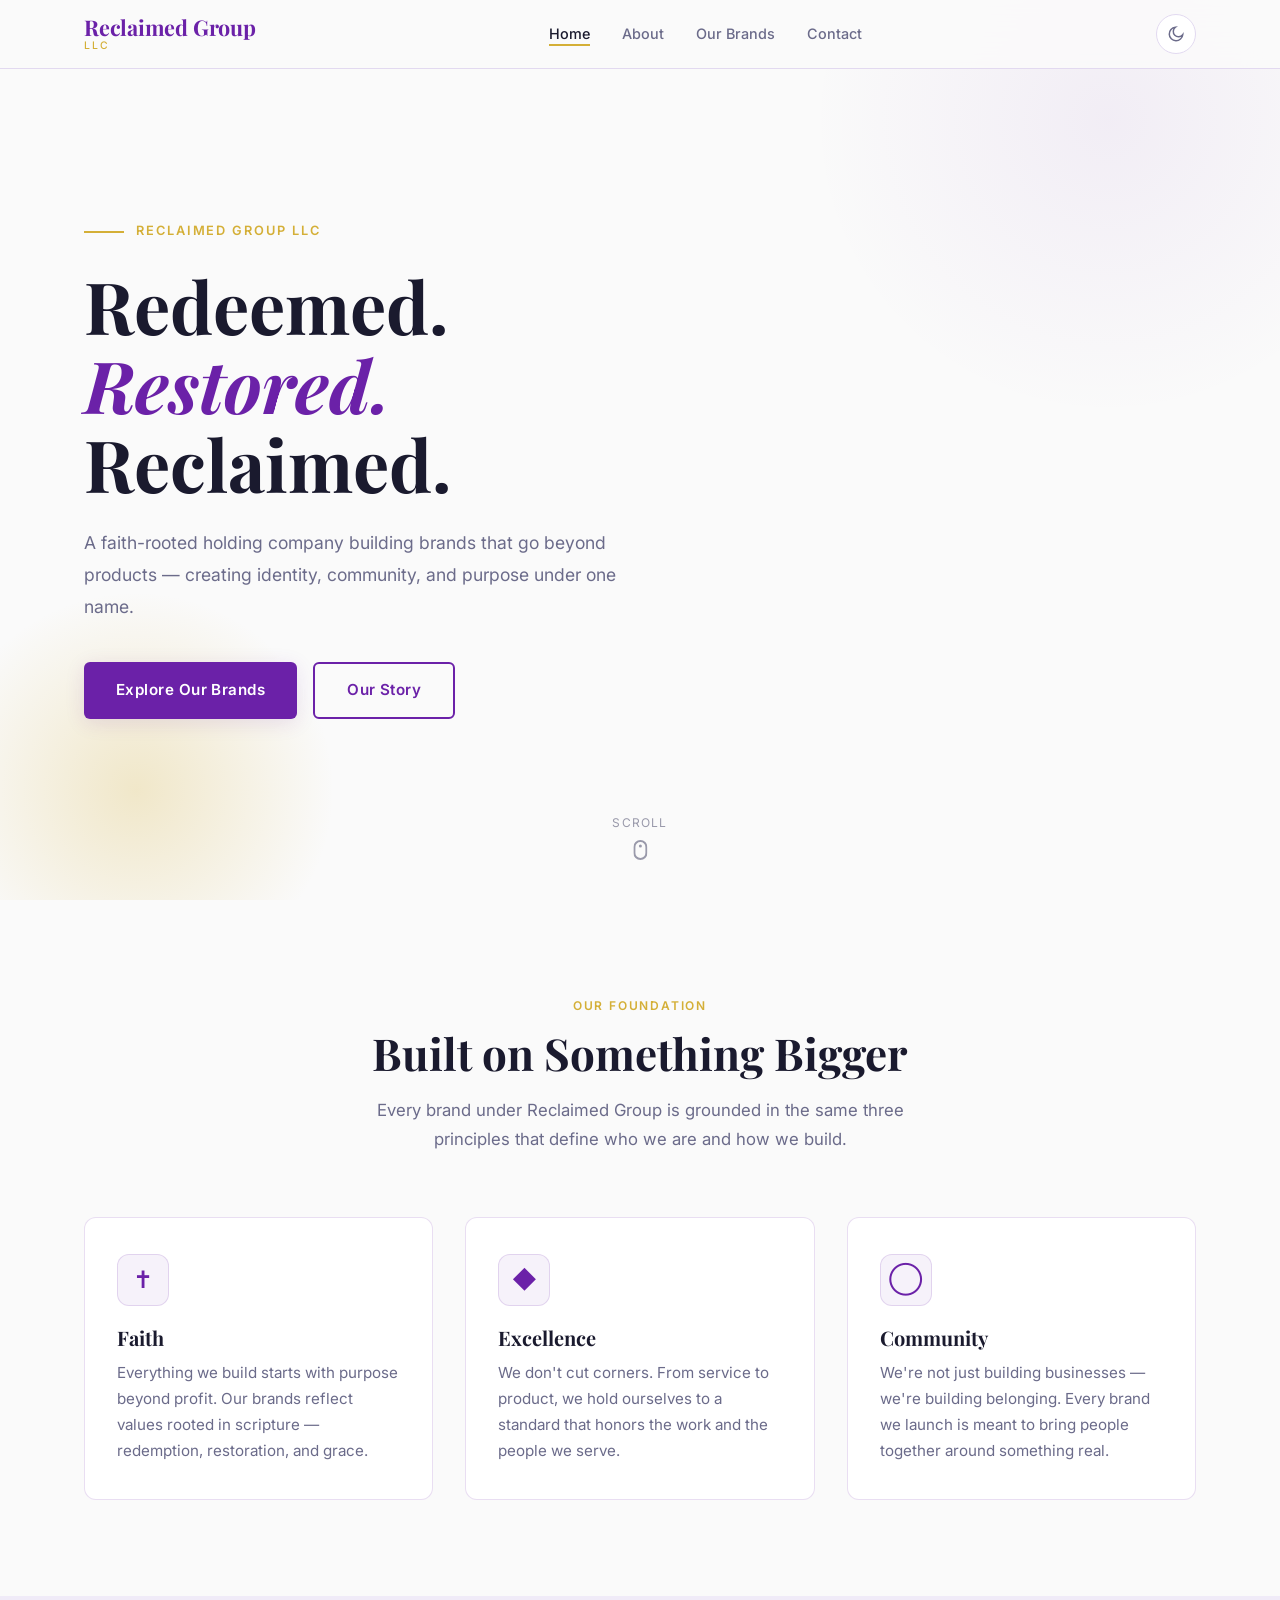
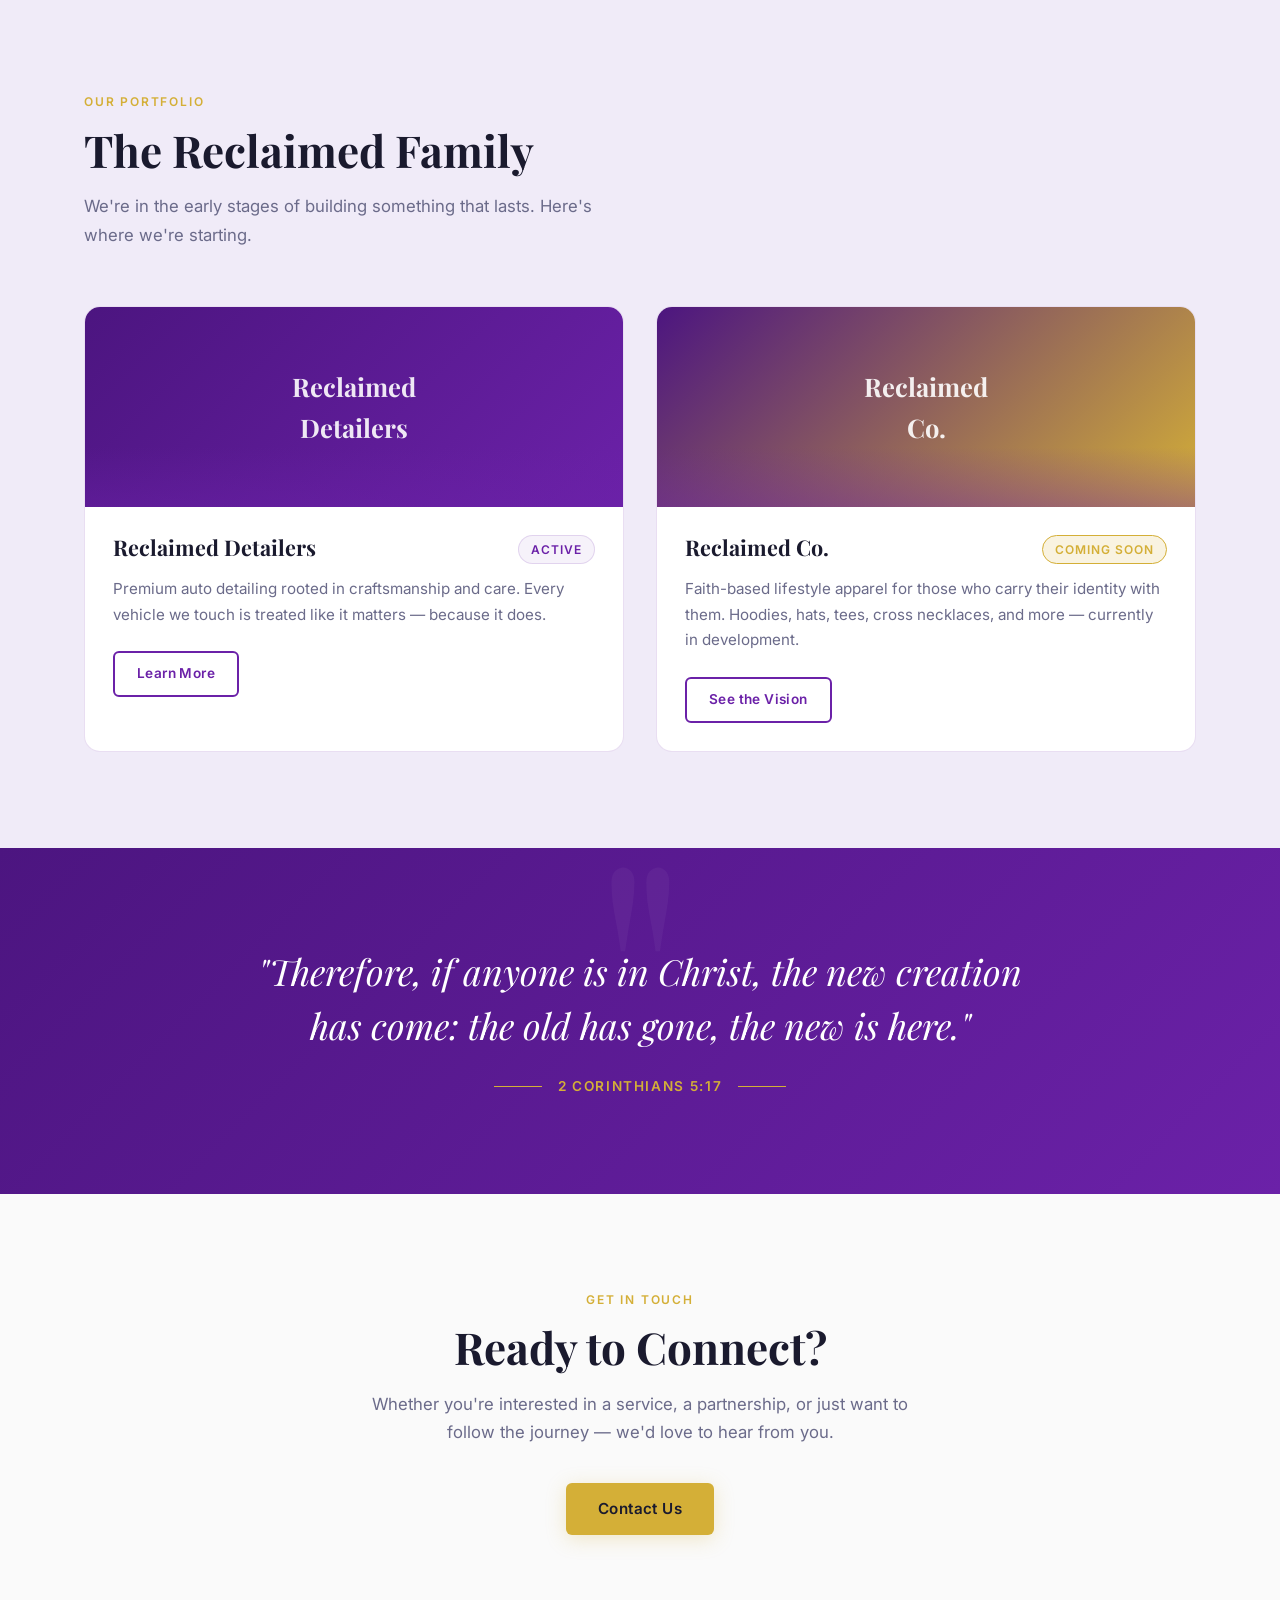
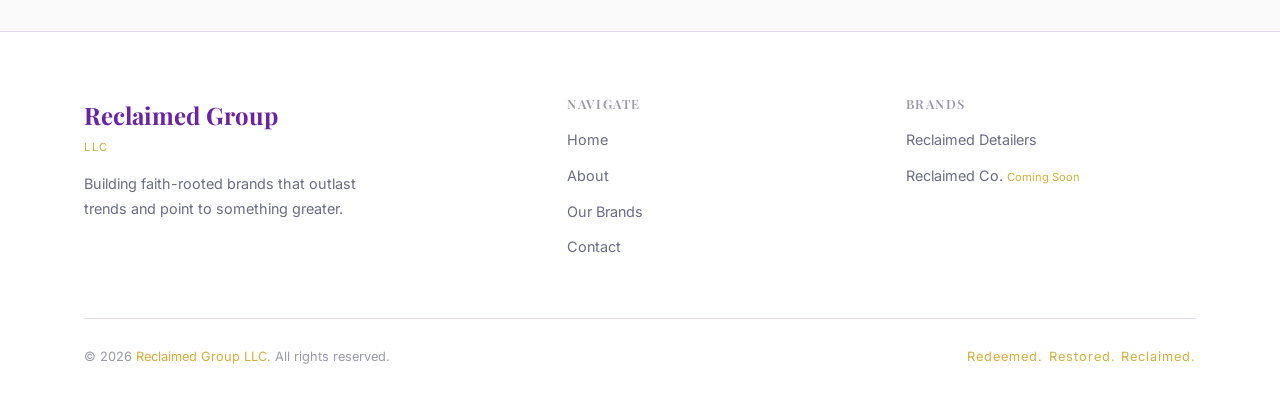
==== index.html @ 3abdfc2c "Launch Reclaimed Group LLC website Four-page static site (Home, About, Our Brands, Contact) for the " ====
<!DOCTYPE html>
<html lang="en">
<head>
  <meta charset="UTF-8" />
  <meta name="viewport" content="width=device-width, initial-scale=1.0" />
  <title>Reclaimed Group LLC — Redeemed. Restored. Reclaimed.</title>
  <meta name="description" content="Reclaimed Group LLC is a faith-based holding company building brands rooted in purpose, identity, and excellence." />
  <link rel="stylesheet" href="css/styles.css" />
</head>
<body>

  <!-- Navigation -->
  <nav class="nav">
    <div class="container nav-inner">
      <a href="index.html" class="nav-logo" aria-label="Reclaimed Group Home">
        <span class="nav-logo-main">Reclaimed Group</span>
        <span class="nav-logo-sub">LLC</span>
      </a>

      <ul class="nav-links" id="navLinks">
        <li><a href="index.html">Home</a></li>
        <li><a href="about.html">About</a></li>
        <li><a href="brands.html">Our Brands</a></li>
        <li><a href="contact.html">Contact</a></li>
      </ul>

      <div class="nav-actions">
        <button class="theme-toggle" id="themeToggle" aria-label="Toggle theme">
          <svg class="icon-moon" width="18" height="18" fill="none" viewBox="0 0 24 24" stroke="currentColor" stroke-width="2">
            <path d="M21 12.79A9 9 0 1111.21 3a7 7 0 109.79 9.79z"/>
          </svg>
          <svg class="icon-sun" width="18" height="18" fill="none" viewBox="0 0 24 24" stroke="currentColor" stroke-width="2">
            <circle cx="12" cy="12" r="5"/><line x1="12" y1="1" x2="12" y2="3"/><line x1="12" y1="21" x2="12" y2="23"/>
            <line x1="4.22" y1="4.22" x2="5.64" y2="5.64"/><line x1="18.36" y1="18.36" x2="19.78" y2="19.78"/>
            <line x1="1" y1="12" x2="3" y2="12"/><line x1="21" y1="12" x2="23" y2="12"/>
            <line x1="4.22" y1="19.78" x2="5.64" y2="18.36"/><line x1="18.36" y1="5.64" x2="19.78" y2="4.22"/>
          </svg>
        </button>
        <button class="nav-hamburger" id="hamburger" aria-label="Open menu" aria-expanded="false">
          <span></span><span></span><span></span>
        </button>
      </div>
    </div>
  </nav>

  <!-- Hero -->
  <section class="hero">
    <div class="container">
      <div class="hero-content">
        <div class="hero-eyebrow">
          <div class="hero-eyebrow-line"></div>
          <span>Reclaimed Group LLC</span>
        </div>
        <h1>Redeemed.<br /><em>Restored.</em><br />Reclaimed.</h1>
        <p class="hero-sub">
          A faith-rooted holding company building brands that go beyond products —
          creating identity, community, and purpose under one name.
        </p>
        <div class="hero-actions">
          <a href="brands.html" class="btn btn-primary">Explore Our Brands</a>
          <a href="about.html" class="btn btn-outline">Our Story</a>
        </div>
      </div>
    </div>
    <div class="hero-scroll" aria-hidden="true">
      <span>Scroll</span>
      <svg width="14" height="20" viewBox="0 0 14 20" fill="none" stroke="currentColor" stroke-width="2">
        <rect x="1" y="1" width="12" height="18" rx="6"/>
        <circle cx="7" cy="6" r="1.5" fill="currentColor" stroke="none"/>
      </svg>
    </div>
  </section>

  <!-- Mission -->
  <section class="section">
    <div class="container">
      <div style="text-align:center; max-width:600px; margin:0 auto;">
        <span class="section-label" data-reveal>Our Foundation</span>
        <h2 class="section-title" data-reveal>Built on Something Bigger</h2>
        <p class="section-sub" style="margin:0 auto;" data-reveal>
          Every brand under Reclaimed Group is grounded in the same three principles
          that define who we are and how we build.
        </p>
      </div>

      <div class="mission-grid">
        <div class="mission-card" data-reveal>
          <div class="mission-icon">✝</div>
          <h3>Faith</h3>
          <p>
            Everything we build starts with purpose beyond profit. Our brands reflect
            values rooted in scripture — redemption, restoration, and grace.
          </p>
        </div>
        <div class="mission-card" data-reveal>
          <div class="mission-icon">◆</div>
          <h3>Excellence</h3>
          <p>
            We don't cut corners. From service to product, we hold ourselves to a
            standard that honors the work and the people we serve.
          </p>
        </div>
        <div class="mission-card" data-reveal>
          <div class="mission-icon">◯</div>
          <h3>Community</h3>
          <p>
            We're not just building businesses — we're building belonging.
            Every brand we launch is meant to bring people together around something real.
          </p>
        </div>
      </div>
    </div>
  </section>

  <!-- Brands Preview -->
  <section class="section section-alt">
    <div class="container">
      <span class="section-label" data-reveal>Our Portfolio</span>
      <h2 class="section-title" data-reveal>The Reclaimed Family</h2>
      <p class="section-sub" data-reveal>
        We're in the early stages of building something that lasts.
        Here's where we're starting.
      </p>

      <div class="brands-grid">
        <!-- Reclaimed Detailers -->
        <div class="brand-card" data-reveal>
          <div class="brand-card-image">
            <div class="brand-card-logo">Reclaimed<br/>Detailers</div>
          </div>
          <div class="brand-card-body">
            <div class="brand-card-header">
              <h3>Reclaimed Detailers</h3>
              <span class="tag tag-purple">Active</span>
            </div>
            <p>
              Premium auto detailing rooted in craftsmanship and care.
              Every vehicle we touch is treated like it matters — because it does.
            </p>
            <a href="brands.html" class="btn btn-outline" style="padding:10px 22px; font-size:0.85rem;">
              Learn More
            </a>
          </div>
        </div>

        <!-- Reclaimed Co. -->
        <div class="brand-card" data-reveal>
          <div class="brand-card-image" style="background: linear-gradient(135deg, #4C1580, #D4AF37);">
            <div class="brand-card-logo">Reclaimed<br/>Co.</div>
          </div>
          <div class="brand-card-body">
            <div class="brand-card-header">
              <h3>Reclaimed Co.</h3>
              <span class="tag tag-coming-soon">Coming Soon</span>
            </div>
            <p>
              Faith-based lifestyle apparel for those who carry their identity with them.
              Hoodies, hats, tees, cross necklaces, and more — currently in development.
            </p>
            <a href="brands.html" class="btn btn-outline" style="padding:10px 22px; font-size:0.85rem;">
              See the Vision
            </a>
          </div>
        </div>
      </div>
    </div>
  </section>

  <!-- Scripture Quote -->
  <section class="quote-section">
    <div class="container">
      <p class="quote-text">
        "Therefore, if anyone is in Christ, the new creation has come:
        the old has gone, the new is here."
      </p>
      <div class="quote-accent">
        <div class="quote-accent-line"></div>
        <span class="quote-ref">2 Corinthians 5:17</span>
        <div class="quote-accent-line"></div>
      </div>
    </div>
  </section>

  <!-- CTA Strip -->
  <section class="section">
    <div class="container" style="text-align:center;">
      <span class="section-label" data-reveal>Get in Touch</span>
      <h2 class="section-title" data-reveal>Ready to Connect?</h2>
      <p class="section-sub" style="margin:0 auto 36px;" data-reveal>
        Whether you're interested in a service, a partnership, or just want to follow the journey —
        we'd love to hear from you.
      </p>
      <div data-reveal>
        <a href="contact.html" class="btn btn-gold">Contact Us</a>
      </div>
    </div>
  </section>

  <!-- Footer -->
  <footer class="footer">
    <div class="container">
      <div class="footer-grid">
        <div>
          <div class="footer-brand-name">Reclaimed Group</div>
          <div class="footer-brand-sub">LLC</div>
          <p class="footer-tagline">
            Building faith-rooted brands that outlast trends
            and point to something greater.
          </p>
        </div>
        <div class="footer-col">
          <h4>Navigate</h4>
          <ul>
            <li><a href="index.html">Home</a></li>
            <li><a href="about.html">About</a></li>
            <li><a href="brands.html">Our Brands</a></li>
            <li><a href="contact.html">Contact</a></li>
          </ul>
        </div>
        <div class="footer-col">
          <h4>Brands</h4>
          <ul>
            <li><a href="brands.html">Reclaimed Detailers</a></li>
            <li><a href="brands.html">Reclaimed Co. <span style="font-size:0.7rem;color:var(--accent)">Coming Soon</span></a></li>
          </ul>
        </div>
      </div>
      <div class="footer-bottom">
        <p>&copy; 2026 <a href="index.html">Reclaimed Group LLC</a>. All rights reserved.</p>
        <p style="color:var(--accent); font-size:0.8rem; letter-spacing:0.08em;">Redeemed. Restored. Reclaimed.</p>
      </div>
    </div>
  </footer>

  <script src="js/main.js"></script>
</body>
</html>
---- css/styles.css ----
/* ===== Google Fonts ===== */
@import url('https://fonts.googleapis.com/css2?family=Playfair+Display:ital,wght@0,400;0,600;0,700;1,400&family=Inter:wght@300;400;500;600&display=swap');

/* ===== CSS Custom Properties ===== */
:root {
  --bg: #FAFAFA;
  --surface: #FFFFFF;
  --surface-2: #F0EBF8;
  --primary: #6B21A8;
  --primary-light: #8B3FC8;
  --primary-dark: #4C1580;
  --accent: #D4AF37;
  --accent-light: #E8C84A;
  --text: #1A1A2E;
  --text-secondary: #6B6B8A;
  --text-muted: #9999AA;
  --border: #E2D9F0;
  --shadow: rgba(107, 33, 168, 0.12);
  --nav-bg: rgba(250, 250, 250, 0.92);
  --hero-overlay: rgba(107, 33, 168, 0.06);
  --card-border: rgba(107, 33, 168, 0.15);
  --gold-glow: rgba(212, 175, 55, 0.25);
  --transition: 0.3s ease;
}

html.dark {
  --bg: #0F0A1A;
  --surface: #1A1030;
  --surface-2: #221540;
  --primary: #A855F7;
  --primary-light: #C084FC;
  --primary-dark: #7C3AED;
  --accent: #F0C94B;
  --accent-light: #F7D96A;
  --text: #F5F0FF;
  --text-secondary: #B8A9D0;
  --text-muted: #7A6A99;
  --border: #2D1F4A;
  --shadow: rgba(168, 85, 247, 0.2);
  --nav-bg: rgba(15, 10, 26, 0.92);
  --hero-overlay: rgba(168, 85, 247, 0.08);
  --card-border: rgba(168, 85, 247, 0.2);
  --gold-glow: rgba(240, 201, 75, 0.2);
}

/* ===== Reset & Base ===== */
*, *::before, *::after { box-sizing: border-box; margin: 0; padding: 0; }

html { scroll-behavior: smooth; }

body {
  font-family: 'Inter', sans-serif;
  background-color: var(--bg);
  color: var(--text);
  line-height: 1.6;
  transition: background-color var(--transition), color var(--transition);
  overflow-x: hidden;
}

h1, h2, h3, h4 {
  font-family: 'Playfair Display', serif;
  line-height: 1.2;
}

a { color: inherit; text-decoration: none; }
img { max-width: 100%; display: block; }

/* ===== Utility ===== */
.container {
  width: 100%;
  max-width: 1160px;
  margin: 0 auto;
  padding: 0 24px;
}

.btn {
  display: inline-flex;
  align-items: center;
  gap: 8px;
  padding: 14px 32px;
  border-radius: 6px;
  font-family: 'Inter', sans-serif;
  font-size: 0.95rem;
  font-weight: 600;
  letter-spacing: 0.03em;
  cursor: pointer;
  border: none;
  transition: all var(--transition);
}

.btn-primary {
  background: var(--primary);
  color: #fff;
  box-shadow: 0 4px 20px var(--shadow);
}
.btn-primary:hover {
  background: var(--primary-light);
  transform: translateY(-2px);
  box-shadow: 0 8px 30px var(--shadow);
}

.btn-outline {
  background: transparent;
  color: var(--primary);
  border: 2px solid var(--primary);
}
.btn-outline:hover {
  background: var(--primary);
  color: #fff;
  transform: translateY(-2px);
}

.btn-gold {
  background: var(--accent);
  color: #1A1A2E;
  box-shadow: 0 4px 20px var(--gold-glow);
}
.btn-gold:hover {
  background: var(--accent-light);
  transform: translateY(-2px);
  box-shadow: 0 8px 30px var(--gold-glow);
}

.tag {
  display: inline-block;
  padding: 4px 12px;
  border-radius: 100px;
  font-size: 0.75rem;
  font-weight: 600;
  letter-spacing: 0.08em;
  text-transform: uppercase;
}

.tag-gold {
  background: var(--gold-glow);
  color: var(--accent);
  border: 1px solid var(--accent);
}

.tag-purple {
  background: var(--hero-overlay);
  color: var(--primary);
  border: 1px solid var(--card-border);
}

.tag-coming-soon {
  background: rgba(212, 175, 55, 0.15);
  color: var(--accent);
  border: 1px solid var(--accent);
}

.section-label {
  font-family: 'Inter', sans-serif;
  font-size: 0.75rem;
  font-weight: 600;
  letter-spacing: 0.15em;
  text-transform: uppercase;
  color: var(--accent);
  margin-bottom: 12px;
  display: block;
}

.section-title {
  font-size: clamp(1.75rem, 4vw, 2.75rem);
  color: var(--text);
  margin-bottom: 16px;
}

.section-sub {
  font-size: 1.05rem;
  color: var(--text-secondary);
  max-width: 560px;
  line-height: 1.7;
}

/* ===== Navigation ===== */
.nav {
  position: fixed;
  top: 0;
  left: 0;
  right: 0;
  z-index: 1000;
  background: var(--nav-bg);
  backdrop-filter: blur(16px);
  -webkit-backdrop-filter: blur(16px);
  border-bottom: 1px solid var(--border);
  transition: background var(--transition), border-color var(--transition);
}

.nav-inner {
  display: flex;
  align-items: center;
  justify-content: space-between;
  height: 68px;
  gap: 24px;
}

.nav-logo {
  display: flex;
  flex-direction: column;
  line-height: 1.1;
}

.nav-logo-main {
  font-family: 'Playfair Display', serif;
  font-size: 1.35rem;
  font-weight: 700;
  color: var(--primary);
  letter-spacing: -0.01em;
}

.nav-logo-sub {
  font-size: 0.65rem;
  font-weight: 500;
  letter-spacing: 0.18em;
  text-transform: uppercase;
  color: var(--accent);
}

.nav-links {
  display: flex;
  align-items: center;
  gap: 32px;
  list-style: none;
}

.nav-links a {
  font-size: 0.9rem;
  font-weight: 500;
  color: var(--text-secondary);
  transition: color var(--transition);
  position: relative;
}

.nav-links a::after {
  content: '';
  position: absolute;
  bottom: -4px;
  left: 0;
  width: 0;
  height: 2px;
  background: var(--accent);
  transition: width var(--transition);
}

.nav-links a:hover,
.nav-links a.active {
  color: var(--text);
}

.nav-links a:hover::after,
.nav-links a.active::after {
  width: 100%;
}

.nav-actions {
  display: flex;
  align-items: center;
  gap: 12px;
}

/* Theme Toggle */
.theme-toggle {
  width: 40px;
  height: 40px;
  border-radius: 50%;
  border: 1px solid var(--border);
  background: var(--surface);
  color: var(--text-secondary);
  cursor: pointer;
  display: flex;
  align-items: center;
  justify-content: center;
  transition: all var(--transition);
  flex-shrink: 0;
}

.theme-toggle:hover {
  border-color: var(--primary);
  color: var(--primary);
  background: var(--hero-overlay);
}

.theme-toggle .icon-sun { display: none; }
.theme-toggle .icon-moon { display: block; }
html.dark .theme-toggle .icon-sun { display: block; }
html.dark .theme-toggle .icon-moon { display: none; }

/* Hamburger */
.nav-hamburger {
  display: none;
  flex-direction: column;
  gap: 5px;
  cursor: pointer;
  background: none;
  border: none;
  padding: 4px;
}

.nav-hamburger span {
  display: block;
  width: 22px;
  height: 2px;
  background: var(--text);
  border-radius: 2px;
  transition: all var(--transition);
}

/* Mobile Nav */
@media (max-width: 768px) {
  .nav-links {
    display: none;
    position: absolute;
    top: 68px;
    left: 0;
    right: 0;
    background: var(--surface);
    border-bottom: 1px solid var(--border);
    flex-direction: column;
    padding: 20px 24px;
    gap: 20px;
    align-items: flex-start;
  }

  .nav-links.open { display: flex; }

  .nav-hamburger { display: flex; }

  .nav-hamburger.open span:nth-child(1) { transform: translateY(7px) rotate(45deg); }
  .nav-hamburger.open span:nth-child(2) { opacity: 0; }
  .nav-hamburger.open span:nth-child(3) { transform: translateY(-7px) rotate(-45deg); }
}

/* ===== Hero ===== */
.hero {
  min-height: 100vh;
  display: flex;
  align-items: center;
  padding: 120px 0 80px;
  position: relative;
  overflow: hidden;
}

.hero::before {
  content: '';
  position: absolute;
  top: -20%;
  right: -10%;
  width: 600px;
  height: 600px;
  border-radius: 50%;
  background: radial-gradient(circle, var(--hero-overlay) 0%, transparent 70%);
  pointer-events: none;
}

.hero::after {
  content: '';
  position: absolute;
  bottom: -10%;
  left: -5%;
  width: 400px;
  height: 400px;
  border-radius: 50%;
  background: radial-gradient(circle, var(--gold-glow) 0%, transparent 70%);
  pointer-events: none;
}

.hero-content {
  position: relative;
  z-index: 1;
  max-width: 720px;
}

.hero-eyebrow {
  display: flex;
  align-items: center;
  gap: 12px;
  margin-bottom: 24px;
}

.hero-eyebrow-line {
  width: 40px;
  height: 2px;
  background: var(--accent);
}

.hero-eyebrow span {
  font-size: 0.8rem;
  font-weight: 600;
  letter-spacing: 0.15em;
  text-transform: uppercase;
  color: var(--accent);
}

.hero h1 {
  font-size: clamp(2.5rem, 6vw, 4.5rem);
  font-weight: 700;
  margin-bottom: 24px;
  line-height: 1.1;
}

.hero h1 em {
  font-style: italic;
  color: var(--primary);
}

.hero-sub {
  font-size: 1.1rem;
  color: var(--text-secondary);
  margin-bottom: 40px;
  line-height: 1.8;
  max-width: 560px;
}

.hero-actions {
  display: flex;
  gap: 16px;
  flex-wrap: wrap;
}

.hero-scroll {
  position: absolute;
  bottom: 40px;
  left: 50%;
  transform: translateX(-50%);
  display: flex;
  flex-direction: column;
  align-items: center;
  gap: 8px;
  color: var(--text-muted);
  font-size: 0.75rem;
  letter-spacing: 0.1em;
  text-transform: uppercase;
  animation: bounce 2s infinite;
}

@keyframes bounce {
  0%, 100% { transform: translateX(-50%) translateY(0); }
  50% { transform: translateX(-50%) translateY(8px); }
}

/* ===== Section spacing ===== */
.section { padding: 96px 0; }
.section-alt { background: var(--surface-2); }

/* ===== Mission Strip ===== */
.mission-grid {
  display: grid;
  grid-template-columns: repeat(auto-fit, minmax(280px, 1fr));
  gap: 32px;
  margin-top: 64px;
}

.mission-card {
  background: var(--surface);
  border: 1px solid var(--card-border);
  border-radius: 12px;
  padding: 36px 32px;
  transition: all var(--transition);
  position: relative;
  overflow: hidden;
}

.mission-card::before {
  content: '';
  position: absolute;
  top: 0;
  left: 0;
  right: 0;
  height: 3px;
  background: linear-gradient(90deg, var(--primary), var(--accent));
  opacity: 0;
  transition: opacity var(--transition);
}

.mission-card:hover {
  border-color: var(--primary);
  transform: translateY(-4px);
  box-shadow: 0 16px 48px var(--shadow);
}

.mission-card:hover::before { opacity: 1; }

.mission-icon {
  width: 52px;
  height: 52px;
  border-radius: 12px;
  background: var(--hero-overlay);
  border: 1px solid var(--card-border);
  display: flex;
  align-items: center;
  justify-content: center;
  margin-bottom: 20px;
  color: var(--primary);
  font-size: 1.5rem;
}

.mission-card h3 {
  font-size: 1.25rem;
  margin-bottom: 10px;
  color: var(--text);
}

.mission-card p {
  font-size: 0.95rem;
  color: var(--text-secondary);
  line-height: 1.7;
}

/* ===== Brand Cards ===== */
.brands-grid {
  display: grid;
  grid-template-columns: repeat(auto-fit, minmax(320px, 1fr));
  gap: 32px;
  margin-top: 56px;
}

.brand-card {
  background: var(--surface);
  border: 1px solid var(--card-border);
  border-radius: 16px;
  overflow: hidden;
  transition: all var(--transition);
}

.brand-card:hover {
  border-color: var(--primary);
  transform: translateY(-6px);
  box-shadow: 0 24px 64px var(--shadow);
}

.brand-card-image {
  height: 200px;
  background: linear-gradient(135deg, var(--primary-dark), var(--primary));
  display: flex;
  align-items: center;
  justify-content: center;
  position: relative;
  overflow: hidden;
}

.brand-card-image::after {
  content: '';
  position: absolute;
  bottom: 0;
  left: 0;
  right: 0;
  height: 60px;
  background: linear-gradient(to top, rgba(107,33,168,0.4), transparent);
}

.brand-card-logo {
  font-family: 'Playfair Display', serif;
  font-size: 1.6rem;
  font-weight: 700;
  color: rgba(255,255,255,0.9);
  text-align: center;
  z-index: 1;
}

.brand-card-body {
  padding: 28px;
}

.brand-card-header {
  display: flex;
  align-items: flex-start;
  justify-content: space-between;
  margin-bottom: 12px;
}

.brand-card h3 {
  font-size: 1.35rem;
  color: var(--text);
}

.brand-card p {
  font-size: 0.95rem;
  color: var(--text-secondary);
  line-height: 1.7;
  margin-bottom: 24px;
}

/* ===== Quote Section ===== */
.quote-section {
  background: linear-gradient(135deg, var(--primary-dark), var(--primary));
  color: #fff;
  text-align: center;
  padding: 96px 0;
  position: relative;
  overflow: hidden;
}

.quote-section::before {
  content: '"';
  position: absolute;
  top: -40px;
  left: 50%;
  transform: translateX(-50%);
  font-family: 'Playfair Display', serif;
  font-size: 20rem;
  color: rgba(255,255,255,0.04);
  line-height: 1;
  pointer-events: none;
}

.quote-text {
  font-family: 'Playfair Display', serif;
  font-size: clamp(1.4rem, 3.5vw, 2.25rem);
  font-style: italic;
  font-weight: 400;
  line-height: 1.5;
  max-width: 800px;
  margin: 0 auto 24px;
  position: relative;
  z-index: 1;
}

.quote-accent {
  display: flex;
  align-items: center;
  justify-content: center;
  gap: 16px;
  color: var(--accent);
}

.quote-accent-line {
  width: 48px;
  height: 1px;
  background: var(--accent);
}

.quote-ref {
  font-size: 0.85rem;
  font-weight: 600;
  letter-spacing: 0.12em;
  text-transform: uppercase;
}

/* ===== About Page ===== */
.about-hero {
  padding: 140px 0 80px;
  background: var(--surface-2);
}

.about-story {
  display: grid;
  grid-template-columns: 1fr 1fr;
  gap: 80px;
  align-items: center;
}

.about-story-text h2 { margin-bottom: 20px; }
.about-story-text p {
  color: var(--text-secondary);
  line-height: 1.8;
  margin-bottom: 16px;
}

.about-visual {
  background: linear-gradient(135deg, var(--primary-dark), var(--primary));
  border-radius: 16px;
  height: 360px;
  display: flex;
  align-items: center;
  justify-content: center;
  position: relative;
  overflow: hidden;
}

.about-visual-text {
  font-family: 'Playfair Display', serif;
  font-size: 1.5rem;
  font-style: italic;
  color: rgba(255,255,255,0.85);
  text-align: center;
  padding: 32px;
  z-index: 1;
}

/* Structure diagram */
.structure {
  margin-top: 64px;
}

.structure-parent {
  text-align: center;
  margin-bottom: 32px;
}

.structure-box {
  display: inline-block;
  background: var(--primary);
  color: #fff;
  padding: 16px 40px;
  border-radius: 10px;
  font-family: 'Playfair Display', serif;
  font-size: 1.15rem;
  font-weight: 600;
}

.structure-line {
  width: 2px;
  height: 32px;
  background: var(--border);
  margin: 0 auto;
}

.structure-children {
  display: grid;
  grid-template-columns: repeat(auto-fit, minmax(200px, 1fr));
  gap: 16px;
}

.structure-child {
  background: var(--surface);
  border: 1px solid var(--card-border);
  border-radius: 10px;
  padding: 16px 20px;
  text-align: center;
}

.structure-child h4 {
  font-size: 1rem;
  margin-bottom: 4px;
}

.structure-child p {
  font-size: 0.8rem;
  color: var(--text-secondary);
}

/* Values */
.values-grid {
  display: grid;
  grid-template-columns: repeat(auto-fit, minmax(240px, 1fr));
  gap: 24px;
  margin-top: 48px;
}

.value-card {
  padding: 28px;
  border-left: 3px solid var(--accent);
  background: var(--surface);
  border-radius: 0 10px 10px 0;
}

.value-card h4 { margin-bottom: 8px; color: var(--primary); }
.value-card p { font-size: 0.9rem; color: var(--text-secondary); line-height: 1.6; }

/* ===== Brands Page ===== */
.brands-hero {
  padding: 140px 0 80px;
  background: var(--surface-2);
}

.full-brand-card {
  background: var(--surface);
  border: 1px solid var(--card-border);
  border-radius: 16px;
  overflow: hidden;
  margin-bottom: 32px;
  display: grid;
  grid-template-columns: 280px 1fr;
  transition: all var(--transition);
}

.full-brand-card:hover {
  border-color: var(--primary);
  box-shadow: 0 16px 48px var(--shadow);
}

.full-brand-card-visual {
  background: linear-gradient(160deg, var(--primary-dark), var(--primary));
  display: flex;
  align-items: center;
  justify-content: center;
  padding: 48px 32px;
  min-height: 240px;
}

.full-brand-card-visual-text {
  font-family: 'Playfair Display', serif;
  font-size: 1.4rem;
  font-weight: 700;
  color: rgba(255,255,255,0.9);
  text-align: center;
}

.full-brand-card-body {
  padding: 40px;
}

.full-brand-card-body h3 {
  font-size: 1.6rem;
  margin-bottom: 12px;
}

.full-brand-card-body .brand-desc {
  color: var(--text-secondary);
  line-height: 1.8;
  margin-bottom: 28px;
}

.horizon-grid {
  display: grid;
  grid-template-columns: repeat(auto-fill, minmax(220px, 1fr));
  gap: 16px;
  margin-top: 40px;
}

.horizon-card {
  background: var(--surface);
  border: 1px dashed var(--border);
  border-radius: 12px;
  padding: 24px;
  text-align: center;
  opacity: 0.7;
  transition: all var(--transition);
}

.horizon-card:hover { opacity: 1; border-color: var(--accent); }

.horizon-card .horizon-icon {
  font-size: 2rem;
  margin-bottom: 12px;
}

.horizon-card h4 { font-size: 1rem; margin-bottom: 6px; }
.horizon-card p { font-size: 0.8rem; color: var(--text-secondary); }

/* ===== Contact Page ===== */
.contact-hero {
  padding: 140px 0 80px;
  background: var(--surface-2);
}

.contact-grid {
  display: grid;
  grid-template-columns: 1fr 1.6fr;
  gap: 64px;
  align-items: start;
}

.contact-info h3 { margin-bottom: 16px; }
.contact-info p { color: var(--text-secondary); line-height: 1.8; margin-bottom: 32px; }

.contact-detail {
  display: flex;
  align-items: flex-start;
  gap: 14px;
  margin-bottom: 20px;
}

.contact-detail-icon {
  width: 40px;
  height: 40px;
  border-radius: 8px;
  background: var(--hero-overlay);
  border: 1px solid var(--card-border);
  display: flex;
  align-items: center;
  justify-content: center;
  color: var(--primary);
  flex-shrink: 0;
}

.contact-detail-text strong {
  display: block;
  font-size: 0.8rem;
  font-weight: 600;
  letter-spacing: 0.08em;
  text-transform: uppercase;
  color: var(--text-muted);
  margin-bottom: 2px;
}

.contact-detail-text span { font-size: 0.95rem; color: var(--text); }

.social-links {
  display: flex;
  gap: 12px;
  margin-top: 32px;
}

.social-link {
  width: 44px;
  height: 44px;
  border-radius: 10px;
  background: var(--surface);
  border: 1px solid var(--card-border);
  display: flex;
  align-items: center;
  justify-content: center;
  color: var(--text-secondary);
  transition: all var(--transition);
  font-size: 1.1rem;
}

.social-link:hover {
  background: var(--primary);
  border-color: var(--primary);
  color: #fff;
  transform: translateY(-2px);
}

/* Form */
.contact-form {
  background: var(--surface);
  border: 1px solid var(--card-border);
  border-radius: 16px;
  padding: 40px;
}

.form-group {
  margin-bottom: 24px;
}

.form-row {
  display: grid;
  grid-template-columns: 1fr 1fr;
  gap: 20px;
}

label {
  display: block;
  font-size: 0.85rem;
  font-weight: 600;
  color: var(--text-secondary);
  margin-bottom: 8px;
  letter-spacing: 0.04em;
}

input, select, textarea {
  width: 100%;
  padding: 12px 16px;
  border-radius: 8px;
  border: 1px solid var(--border);
  background: var(--bg);
  color: var(--text);
  font-family: 'Inter', sans-serif;
  font-size: 0.95rem;
  transition: all var(--transition);
  outline: none;
  -webkit-appearance: none;
}

input:focus, select:focus, textarea:focus {
  border-color: var(--primary);
  box-shadow: 0 0 0 3px var(--hero-overlay);
}

textarea {
  resize: vertical;
  min-height: 130px;
}

/* ===== Footer ===== */
.footer {
  background: var(--surface);
  border-top: 1px solid var(--border);
  padding: 64px 0 32px;
}

.footer-grid {
  display: grid;
  grid-template-columns: 1.5fr 1fr 1fr;
  gap: 48px;
  margin-bottom: 48px;
}

.footer-brand-name {
  font-family: 'Playfair Display', serif;
  font-size: 1.5rem;
  font-weight: 700;
  color: var(--primary);
  margin-bottom: 4px;
}

.footer-brand-sub {
  font-size: 0.7rem;
  letter-spacing: 0.15em;
  text-transform: uppercase;
  color: var(--accent);
  margin-bottom: 16px;
}

.footer-tagline {
  font-size: 0.9rem;
  color: var(--text-secondary);
  line-height: 1.7;
  max-width: 280px;
}

.footer-col h4 {
  font-size: 0.8rem;
  font-weight: 600;
  letter-spacing: 0.12em;
  text-transform: uppercase;
  color: var(--text-muted);
  margin-bottom: 16px;
}

.footer-col ul { list-style: none; }
.footer-col ul li { margin-bottom: 10px; }
.footer-col ul a {
  font-size: 0.9rem;
  color: var(--text-secondary);
  transition: color var(--transition);
}
.footer-col ul a:hover { color: var(--primary); }

.footer-bottom {
  border-top: 1px solid var(--border);
  padding-top: 28px;
  display: flex;
  align-items: center;
  justify-content: space-between;
  flex-wrap: wrap;
  gap: 12px;
}

.footer-bottom p {
  font-size: 0.8rem;
  color: var(--text-muted);
}

.footer-bottom a { color: var(--accent); }

/* ===== Divider ===== */
.divider {
  width: 60px;
  height: 3px;
  background: linear-gradient(90deg, var(--primary), var(--accent));
  border-radius: 2px;
  margin: 20px 0;
}

/* ===== Page header pattern ===== */
.page-header {
  padding: 140px 0 72px;
  background: var(--surface-2);
  position: relative;
  overflow: hidden;
}

.page-header::before {
  content: '';
  position: absolute;
  top: -30%;
  right: -5%;
  width: 500px;
  height: 500px;
  border-radius: 50%;
  background: radial-gradient(circle, var(--hero-overlay) 0%, transparent 70%);
  pointer-events: none;
}

.page-header h1 {
  font-size: clamp(2rem, 5vw, 3.5rem);
  margin-bottom: 16px;
}

.page-header p {
  font-size: 1.05rem;
  color: var(--text-secondary);
  max-width: 520px;
  line-height: 1.7;
}

/* ===== Responsive ===== */
@media (max-width: 900px) {
  .about-story { grid-template-columns: 1fr; gap: 40px; }
  .full-brand-card { grid-template-columns: 1fr; }
  .full-brand-card-visual { min-height: 180px; }
  .contact-grid { grid-template-columns: 1fr; gap: 40px; }
  .footer-grid { grid-template-columns: 1fr 1fr; }
}

@media (max-width: 600px) {
  .hero-actions { flex-direction: column; }
  .form-row { grid-template-columns: 1fr; }
  .footer-grid { grid-template-columns: 1fr; }
  .footer-bottom { flex-direction: column; align-items: flex-start; }
  .contact-form { padding: 24px; }
  .section { padding: 64px 0; }
}
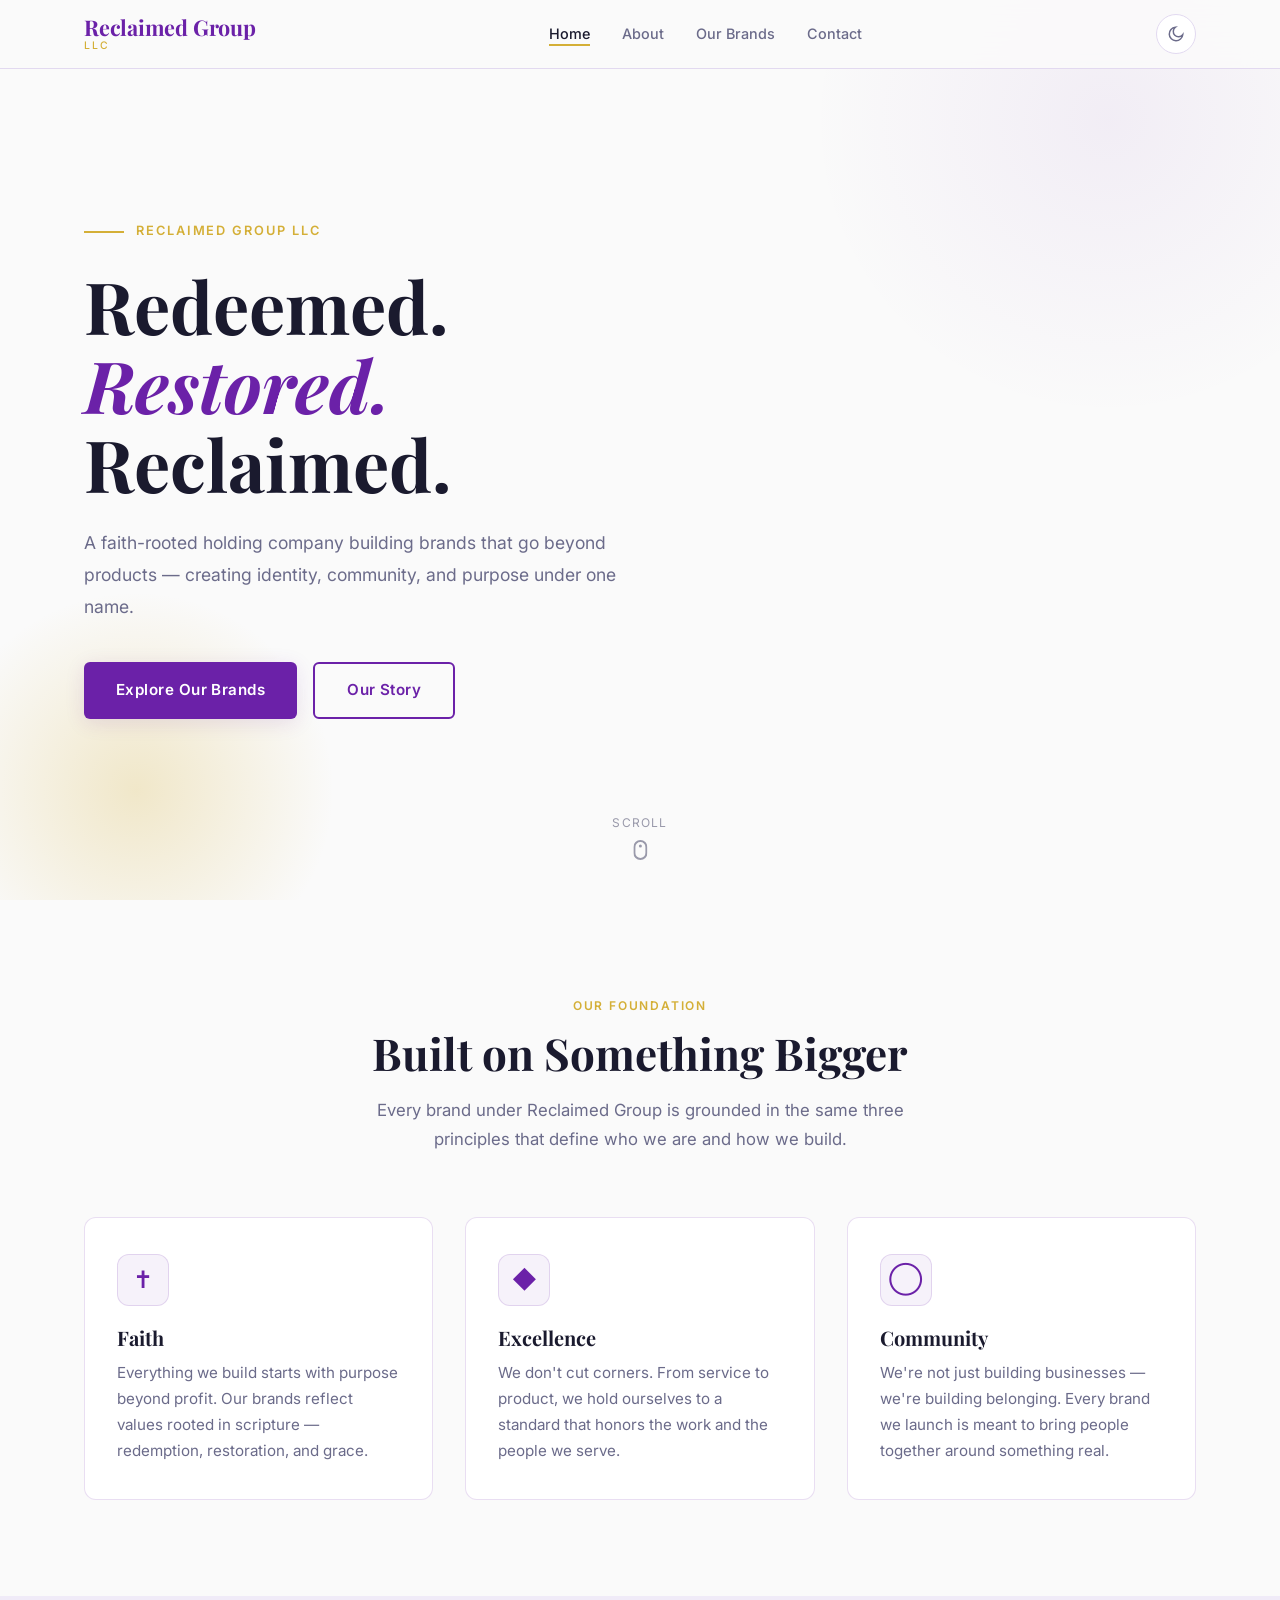
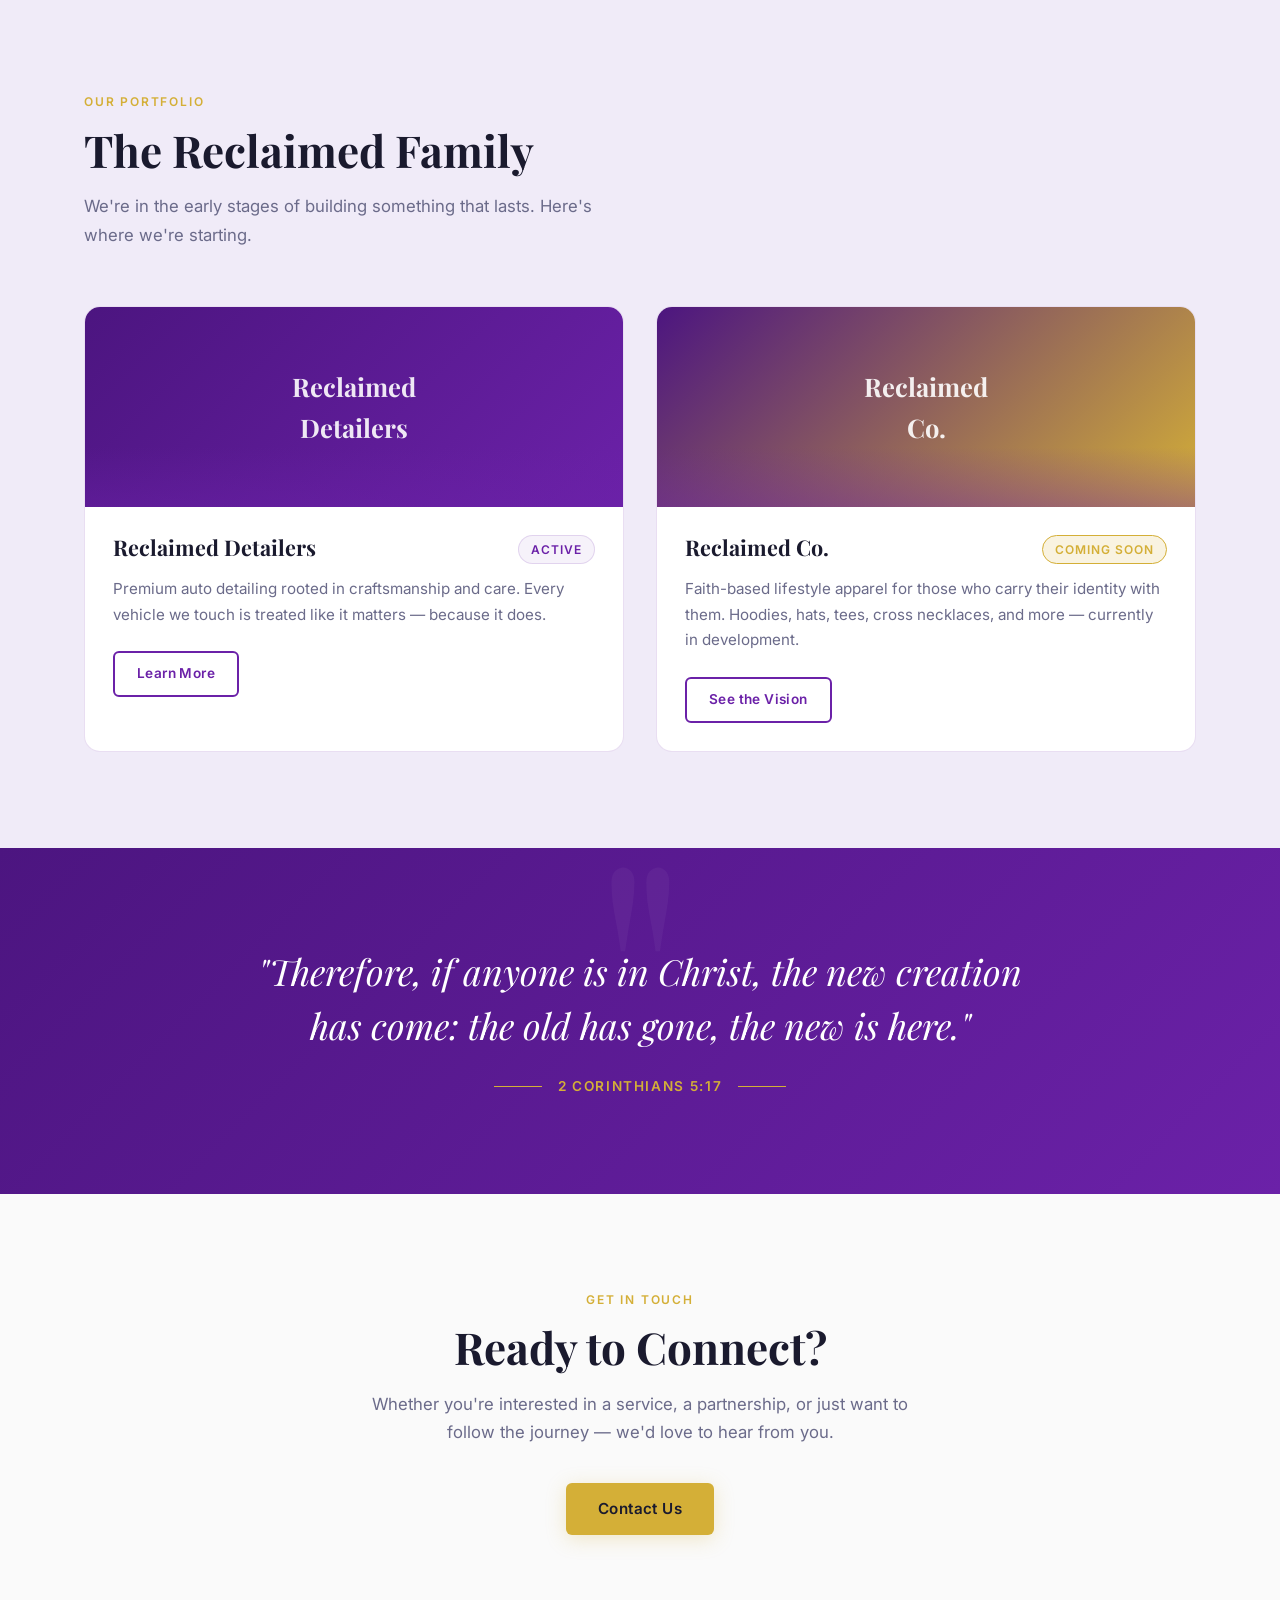
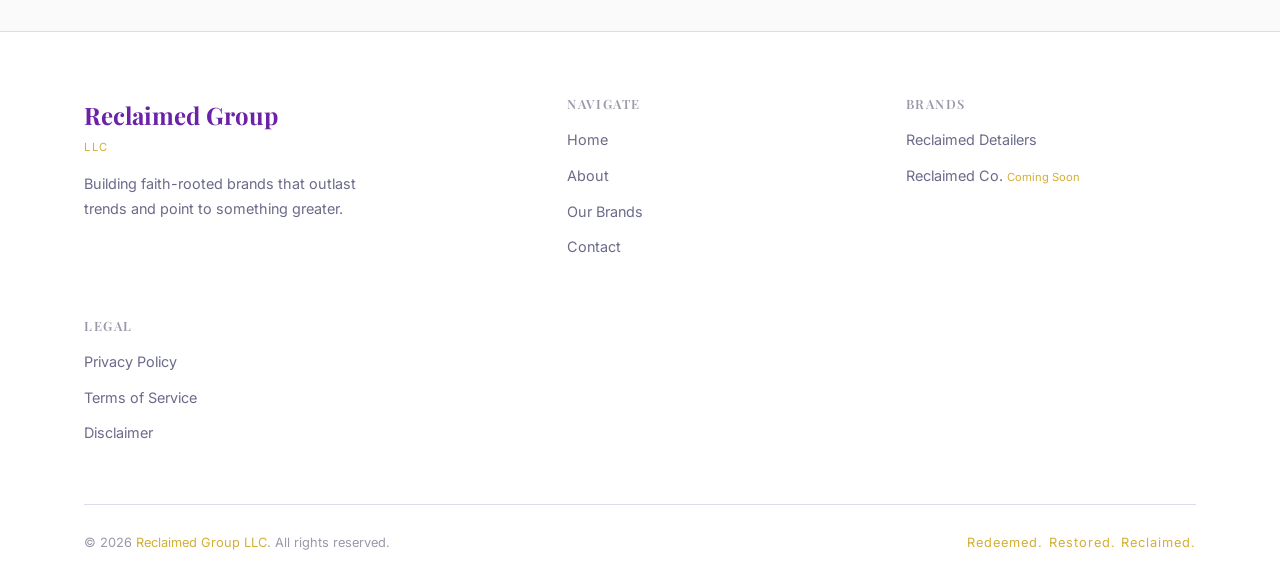
==== commit 9f835b82: "Add legal pages and Reclaimed Detailers site link Three full legal pages: Privacy Policy, Terms of S" ====
--- a/index.html
+++ b/index.html
@@ -224,6 +224,14 @@
             <li><a href="brands.html">Reclaimed Co. <span style="font-size:0.7rem;color:var(--accent)">Coming Soon</span></a></li>
           </ul>
         </div>
+        <div class="footer-col">
+          <h4>Legal</h4>
+          <ul>
+            <li><a href="privacy.html">Privacy Policy</a></li>
+            <li><a href="terms.html">Terms of Service</a></li>
+            <li><a href="disclaimer.html">Disclaimer</a></li>
+          </ul>
+        </div>
       </div>
       <div class="footer-bottom">
         <p>&copy; 2026 <a href="index.html">Reclaimed Group LLC</a>. All rights reserved.</p>
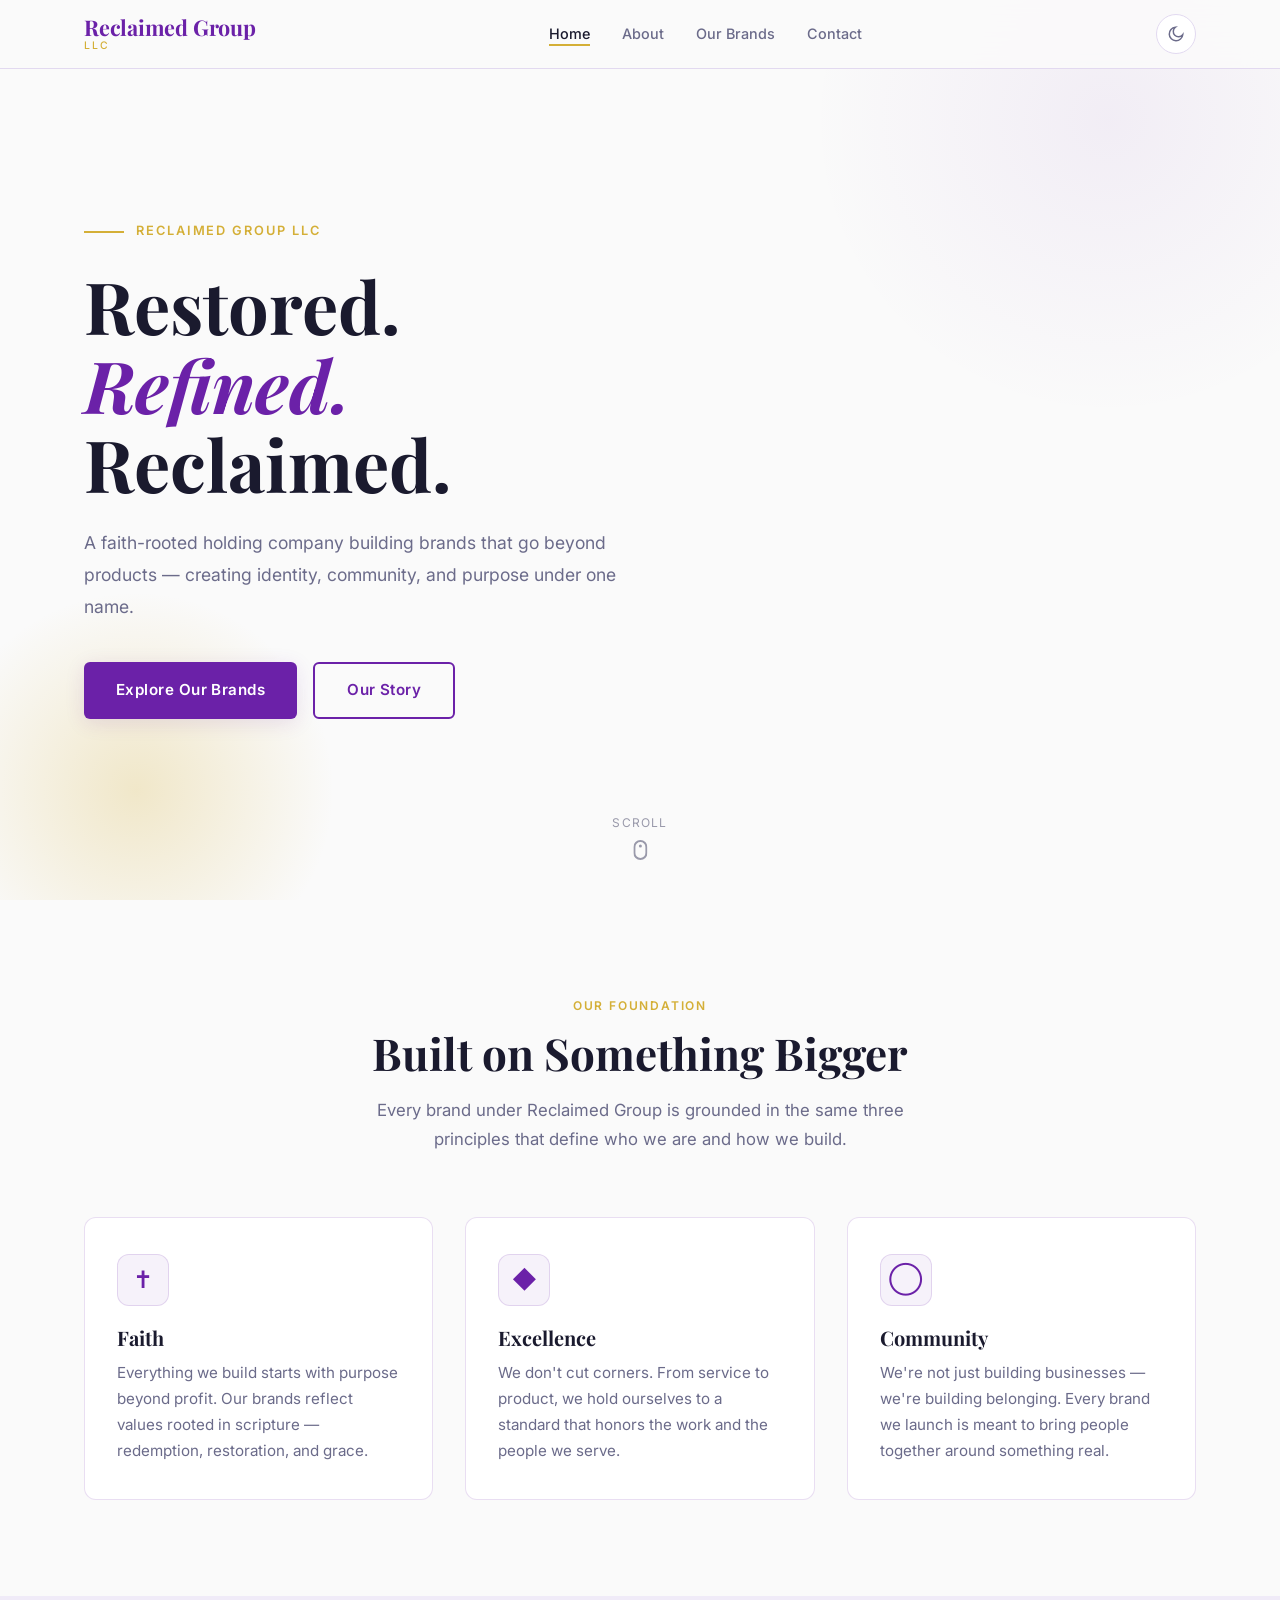
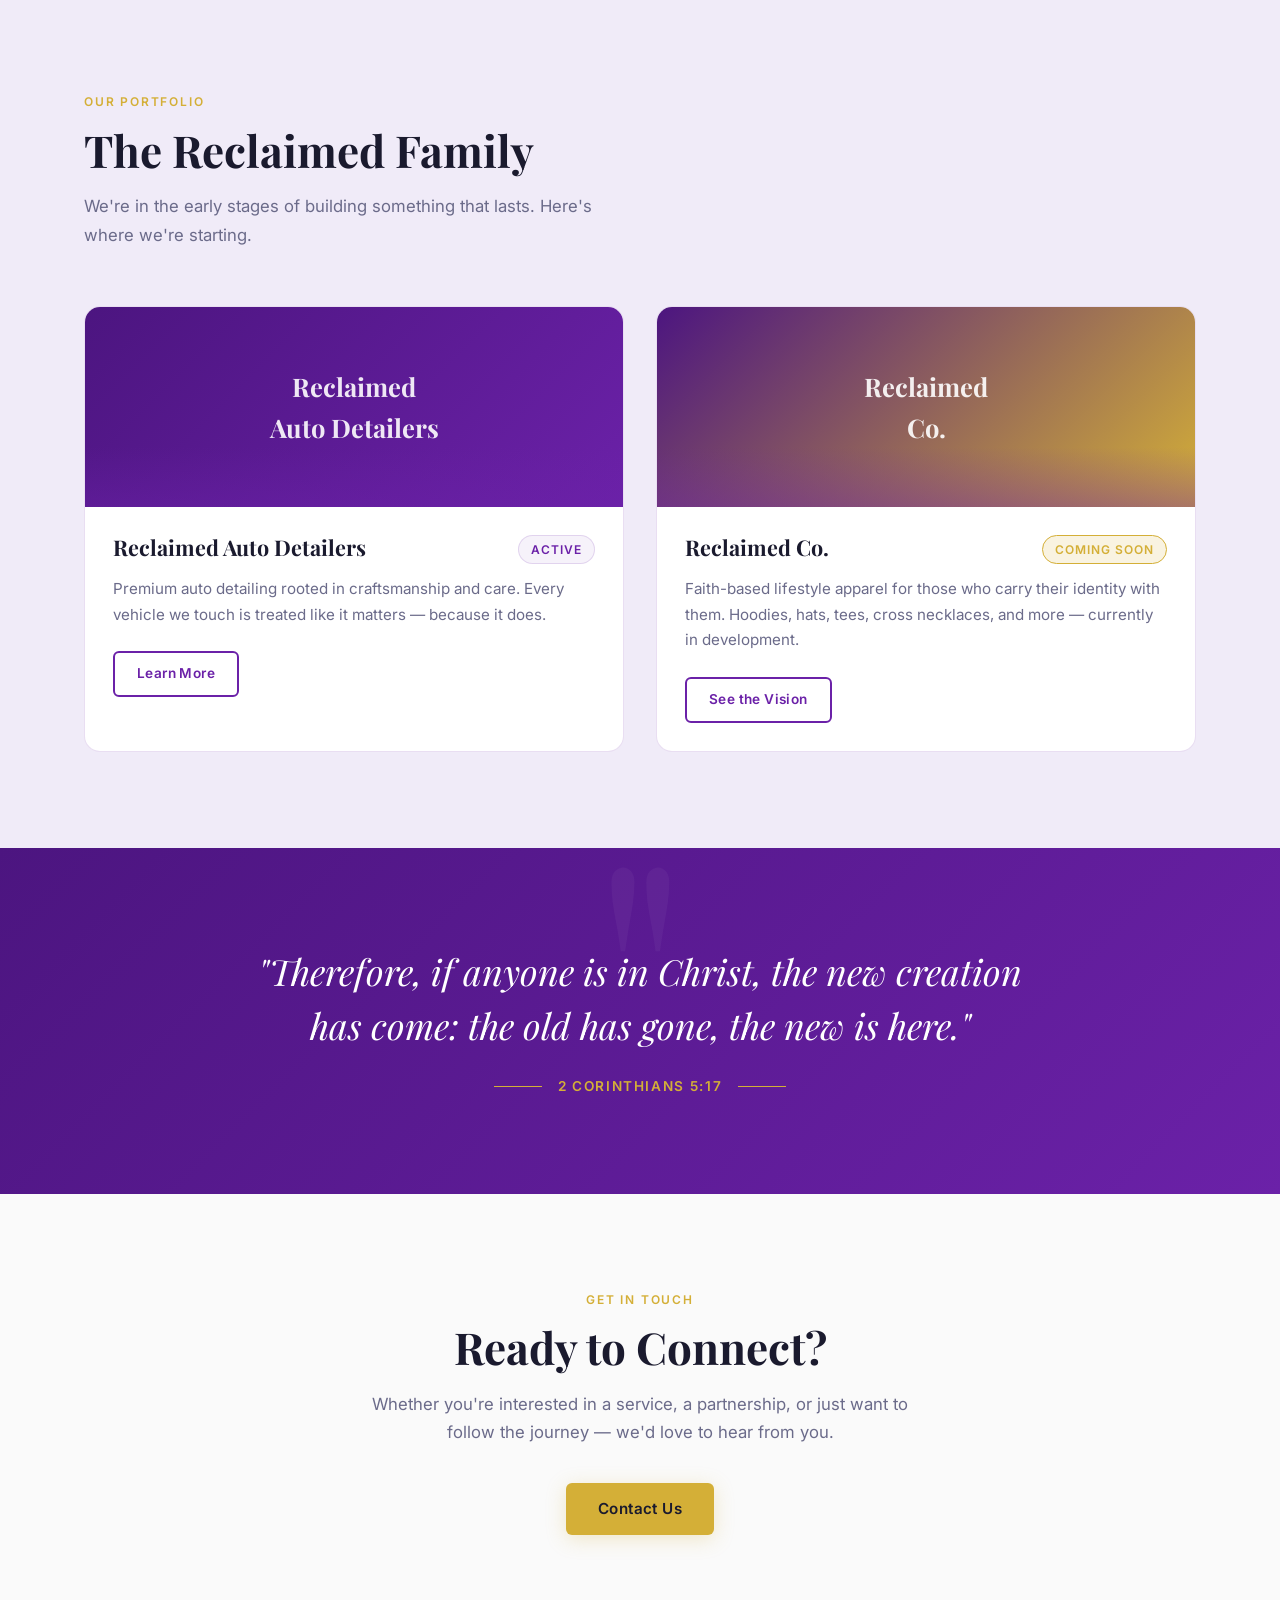
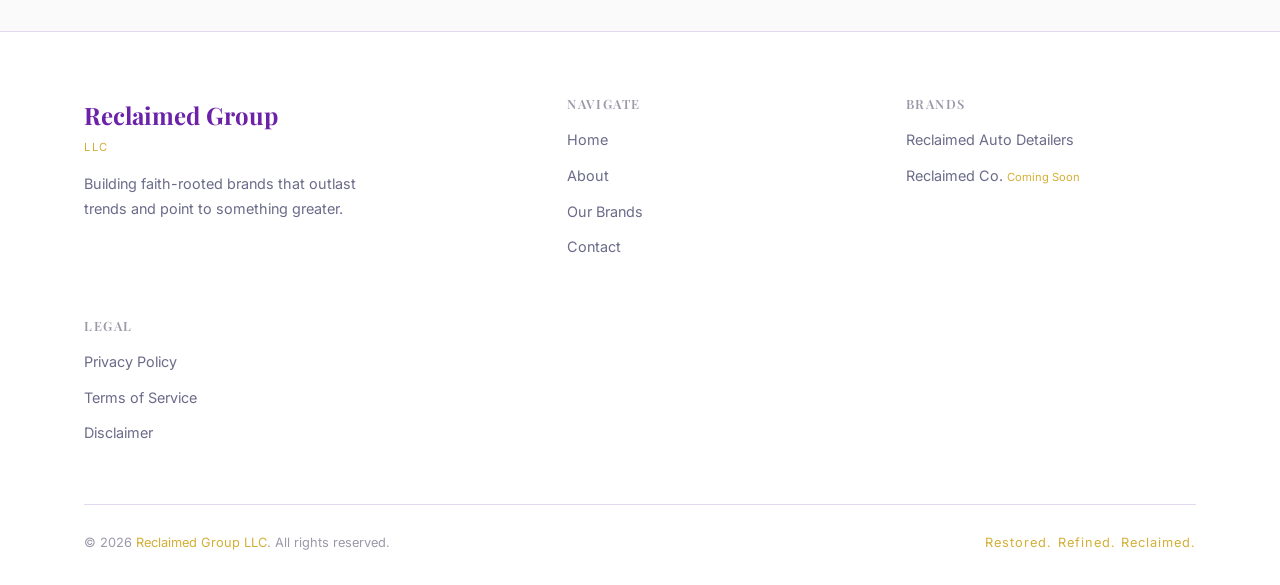
==== commit 36bf10af: "Update catchphrase and brand name Catchphrase changed from "Redeemed. Restored. Reclaimed." to "Rest" ====
--- a/index.html
+++ b/index.html
@@ -3,7 +3,7 @@
 <head>
   <meta charset="UTF-8" />
   <meta name="viewport" content="width=device-width, initial-scale=1.0" />
-  <title>Reclaimed Group LLC — Redeemed. Restored. Reclaimed.</title>
+  <title>Reclaimed Group LLC — Restored. Refined. Reclaimed.</title>
   <meta name="description" content="Reclaimed Group LLC is a faith-based holding company building brands rooted in purpose, identity, and excellence." />
   <link rel="stylesheet" href="css/styles.css" />
 </head>
@@ -51,7 +51,7 @@
           <div class="hero-eyebrow-line"></div>
           <span>Reclaimed Group LLC</span>
         </div>
-        <h1>Redeemed.<br /><em>Restored.</em><br />Reclaimed.</h1>
+        <h1>Restored.<br /><em>Refined.</em><br />Reclaimed.</h1>
         <p class="hero-sub">
           A faith-rooted holding company building brands that go beyond products —
           creating identity, community, and purpose under one name.
@@ -123,14 +123,14 @@
       </p>
 
       <div class="brands-grid">
-        <!-- Reclaimed Detailers -->
+        <!-- Reclaimed Auto Detailers -->
         <div class="brand-card" data-reveal>
           <div class="brand-card-image">
-            <div class="brand-card-logo">Reclaimed<br/>Detailers</div>
+            <div class="brand-card-logo">Reclaimed<br/>Auto Detailers</div>
           </div>
           <div class="brand-card-body">
             <div class="brand-card-header">
-              <h3>Reclaimed Detailers</h3>
+              <h3>Reclaimed Auto Detailers</h3>
               <span class="tag tag-purple">Active</span>
             </div>
             <p>
@@ -220,7 +220,7 @@
         <div class="footer-col">
           <h4>Brands</h4>
           <ul>
-            <li><a href="brands.html">Reclaimed Detailers</a></li>
+            <li><a href="brands.html">Reclaimed Auto Detailers</a></li>
             <li><a href="brands.html">Reclaimed Co. <span style="font-size:0.7rem;color:var(--accent)">Coming Soon</span></a></li>
           </ul>
         </div>
@@ -235,7 +235,7 @@
       </div>
       <div class="footer-bottom">
         <p>&copy; 2026 <a href="index.html">Reclaimed Group LLC</a>. All rights reserved.</p>
-        <p style="color:var(--accent); font-size:0.8rem; letter-spacing:0.08em;">Redeemed. Restored. Reclaimed.</p>
+        <p style="color:var(--accent); font-size:0.8rem; letter-spacing:0.08em;">Restored. Refined. Reclaimed.</p>
       </div>
     </div>
   </footer>
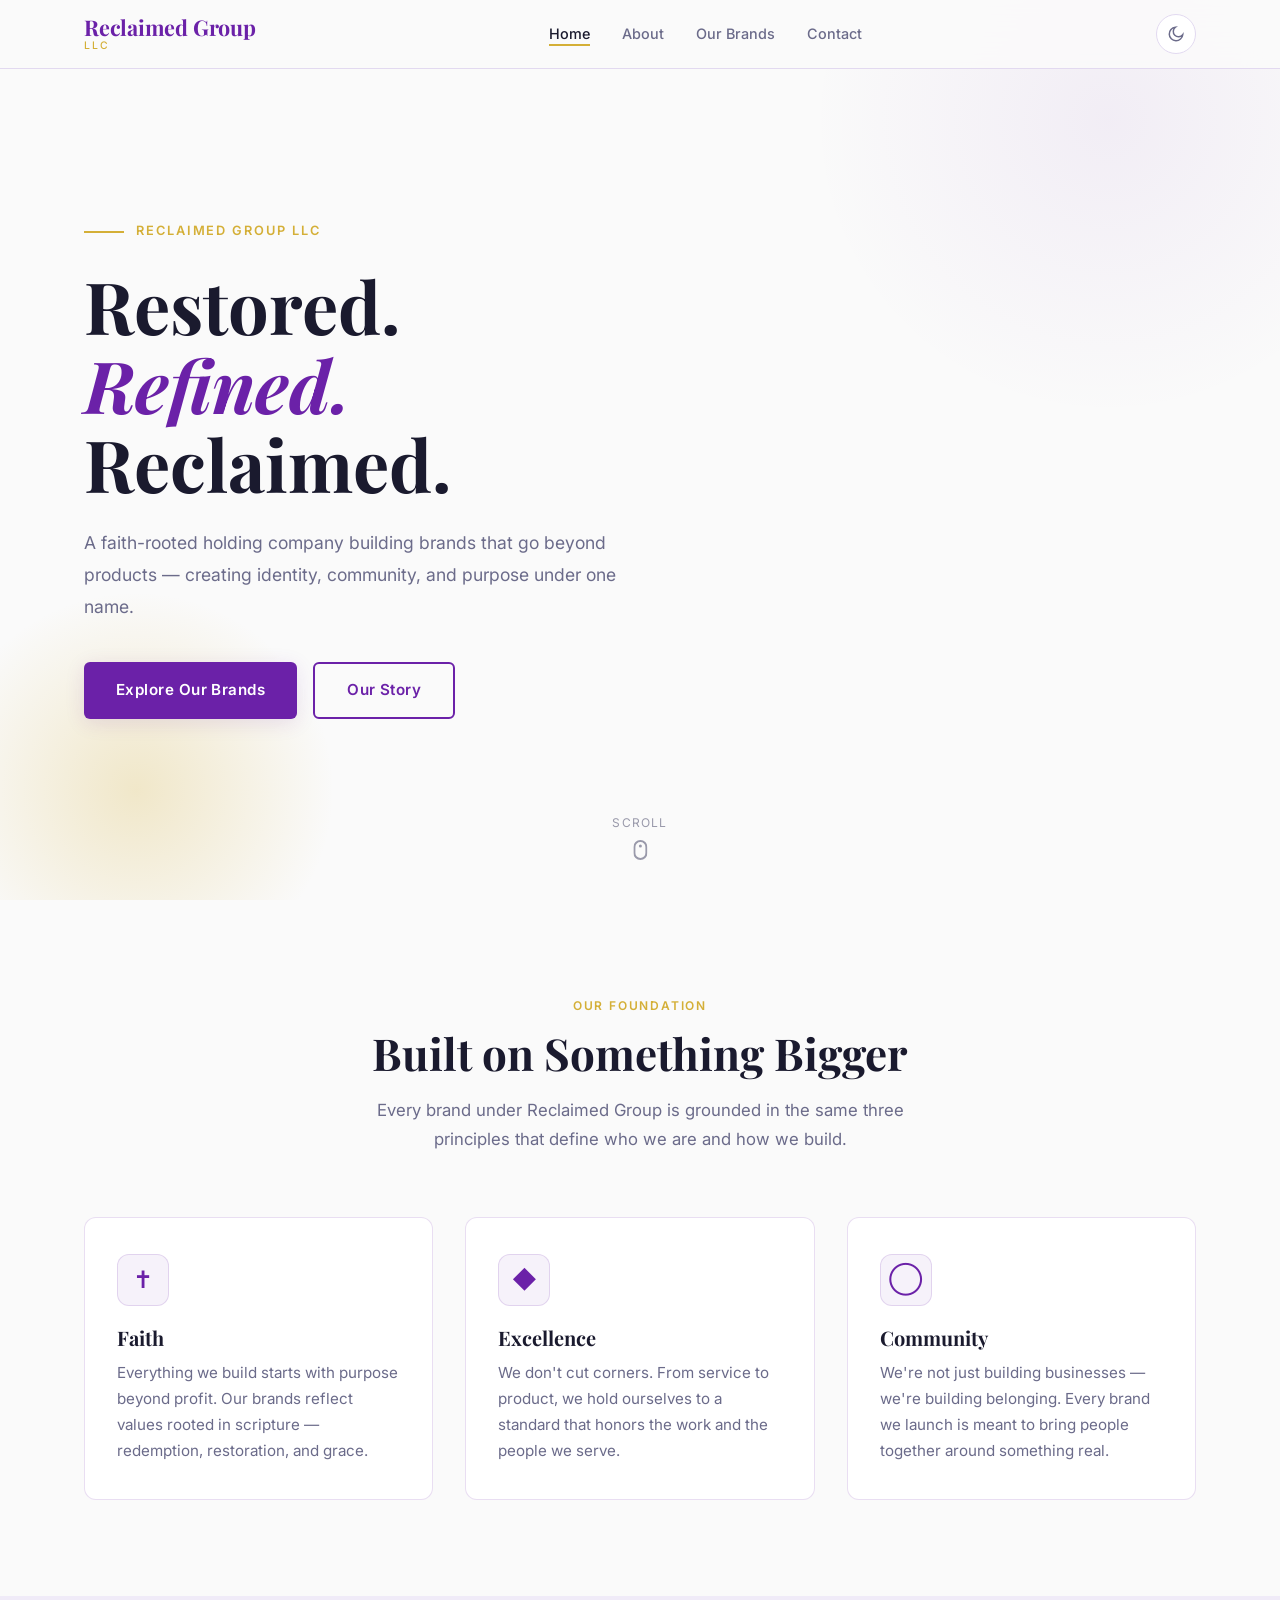
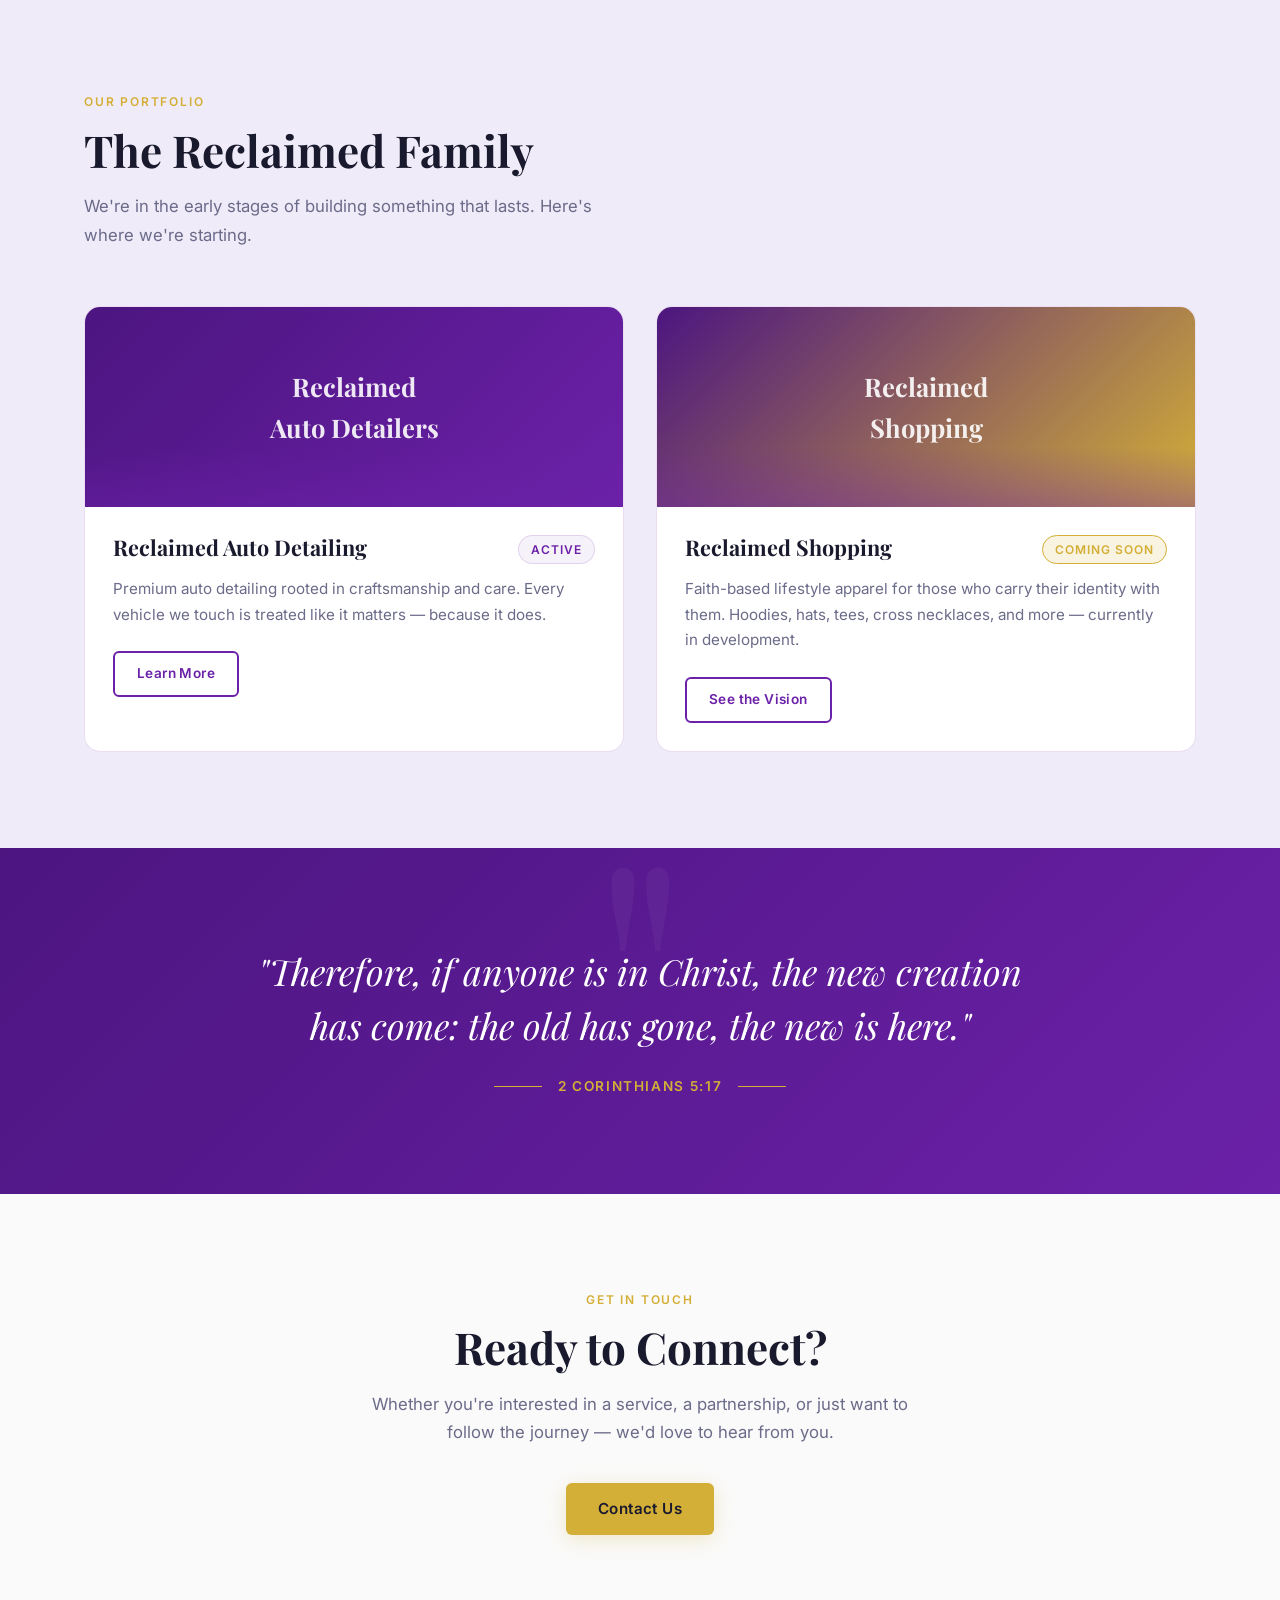
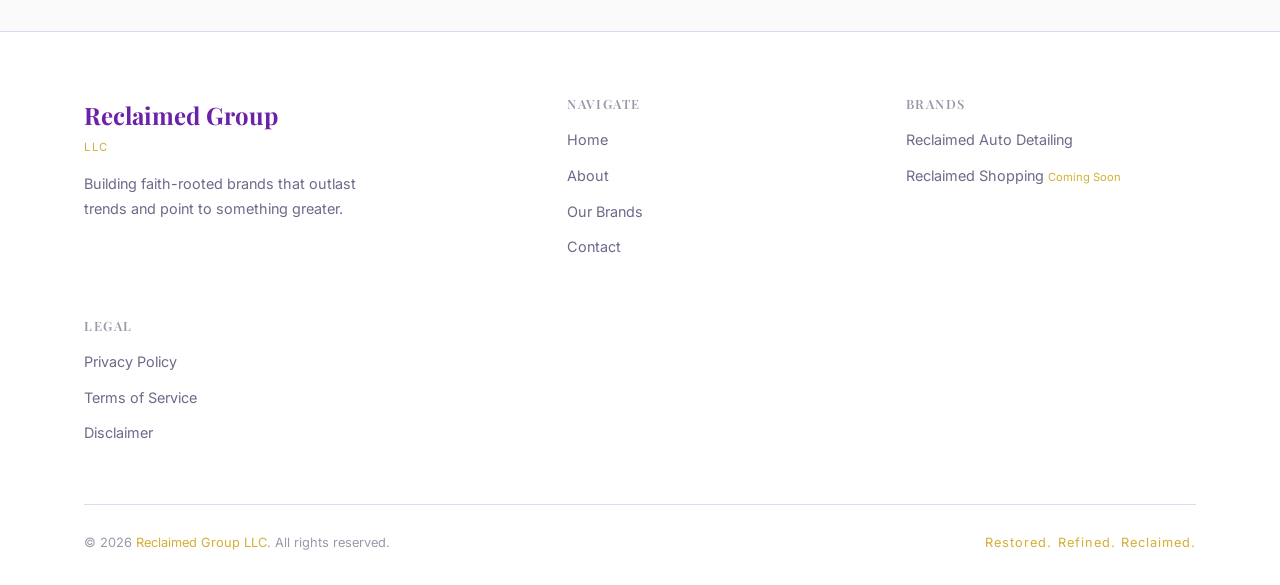
==== commit 8aadd4f8: "Rename brands to Reclaimed Auto Detailing and Reclaimed Shopping Updated all instances across all pa" ====
--- a/index.html
+++ b/index.html
@@ -123,14 +123,14 @@
       </p>
 
       <div class="brands-grid">
-        <!-- Reclaimed Auto Detailers -->
+        <!-- Reclaimed Auto Detailing -->
         <div class="brand-card" data-reveal>
           <div class="brand-card-image">
             <div class="brand-card-logo">Reclaimed<br/>Auto Detailers</div>
           </div>
           <div class="brand-card-body">
             <div class="brand-card-header">
-              <h3>Reclaimed Auto Detailers</h3>
+              <h3>Reclaimed Auto Detailing</h3>
               <span class="tag tag-purple">Active</span>
             </div>
             <p>
@@ -143,14 +143,14 @@
           </div>
         </div>
 
-        <!-- Reclaimed Co. -->
+        <!-- Reclaimed Shopping -->
         <div class="brand-card" data-reveal>
           <div class="brand-card-image" style="background: linear-gradient(135deg, #4C1580, #D4AF37);">
-            <div class="brand-card-logo">Reclaimed<br/>Co.</div>
+            <div class="brand-card-logo">Reclaimed<br/>Shopping</div>
           </div>
           <div class="brand-card-body">
             <div class="brand-card-header">
-              <h3>Reclaimed Co.</h3>
+              <h3>Reclaimed Shopping</h3>
               <span class="tag tag-coming-soon">Coming Soon</span>
             </div>
             <p>
@@ -220,8 +220,8 @@
         <div class="footer-col">
           <h4>Brands</h4>
           <ul>
-            <li><a href="brands.html">Reclaimed Auto Detailers</a></li>
-            <li><a href="brands.html">Reclaimed Co. <span style="font-size:0.7rem;color:var(--accent)">Coming Soon</span></a></li>
+            <li><a href="brands.html">Reclaimed Auto Detailing</a></li>
+            <li><a href="brands.html">Reclaimed Shopping <span style="font-size:0.7rem;color:var(--accent)">Coming Soon</span></a></li>
           </ul>
         </div>
         <div class="footer-col">
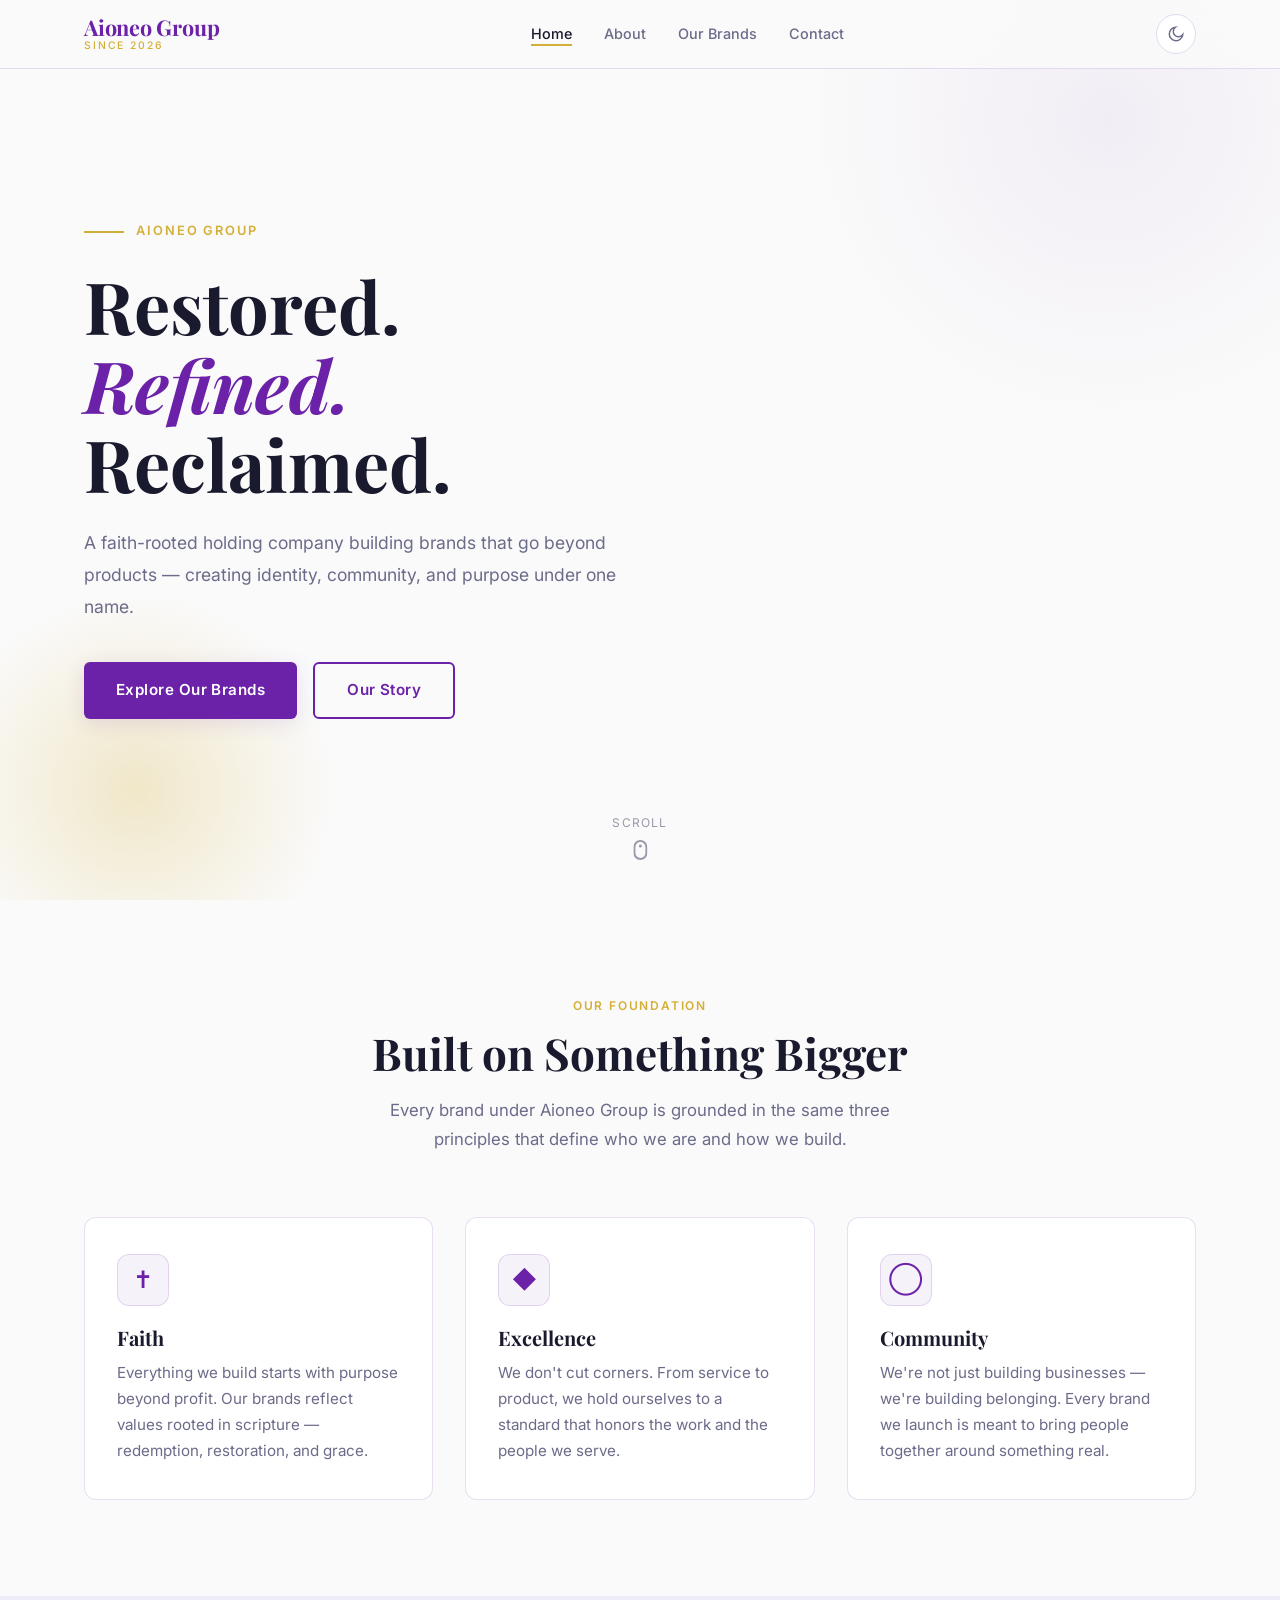
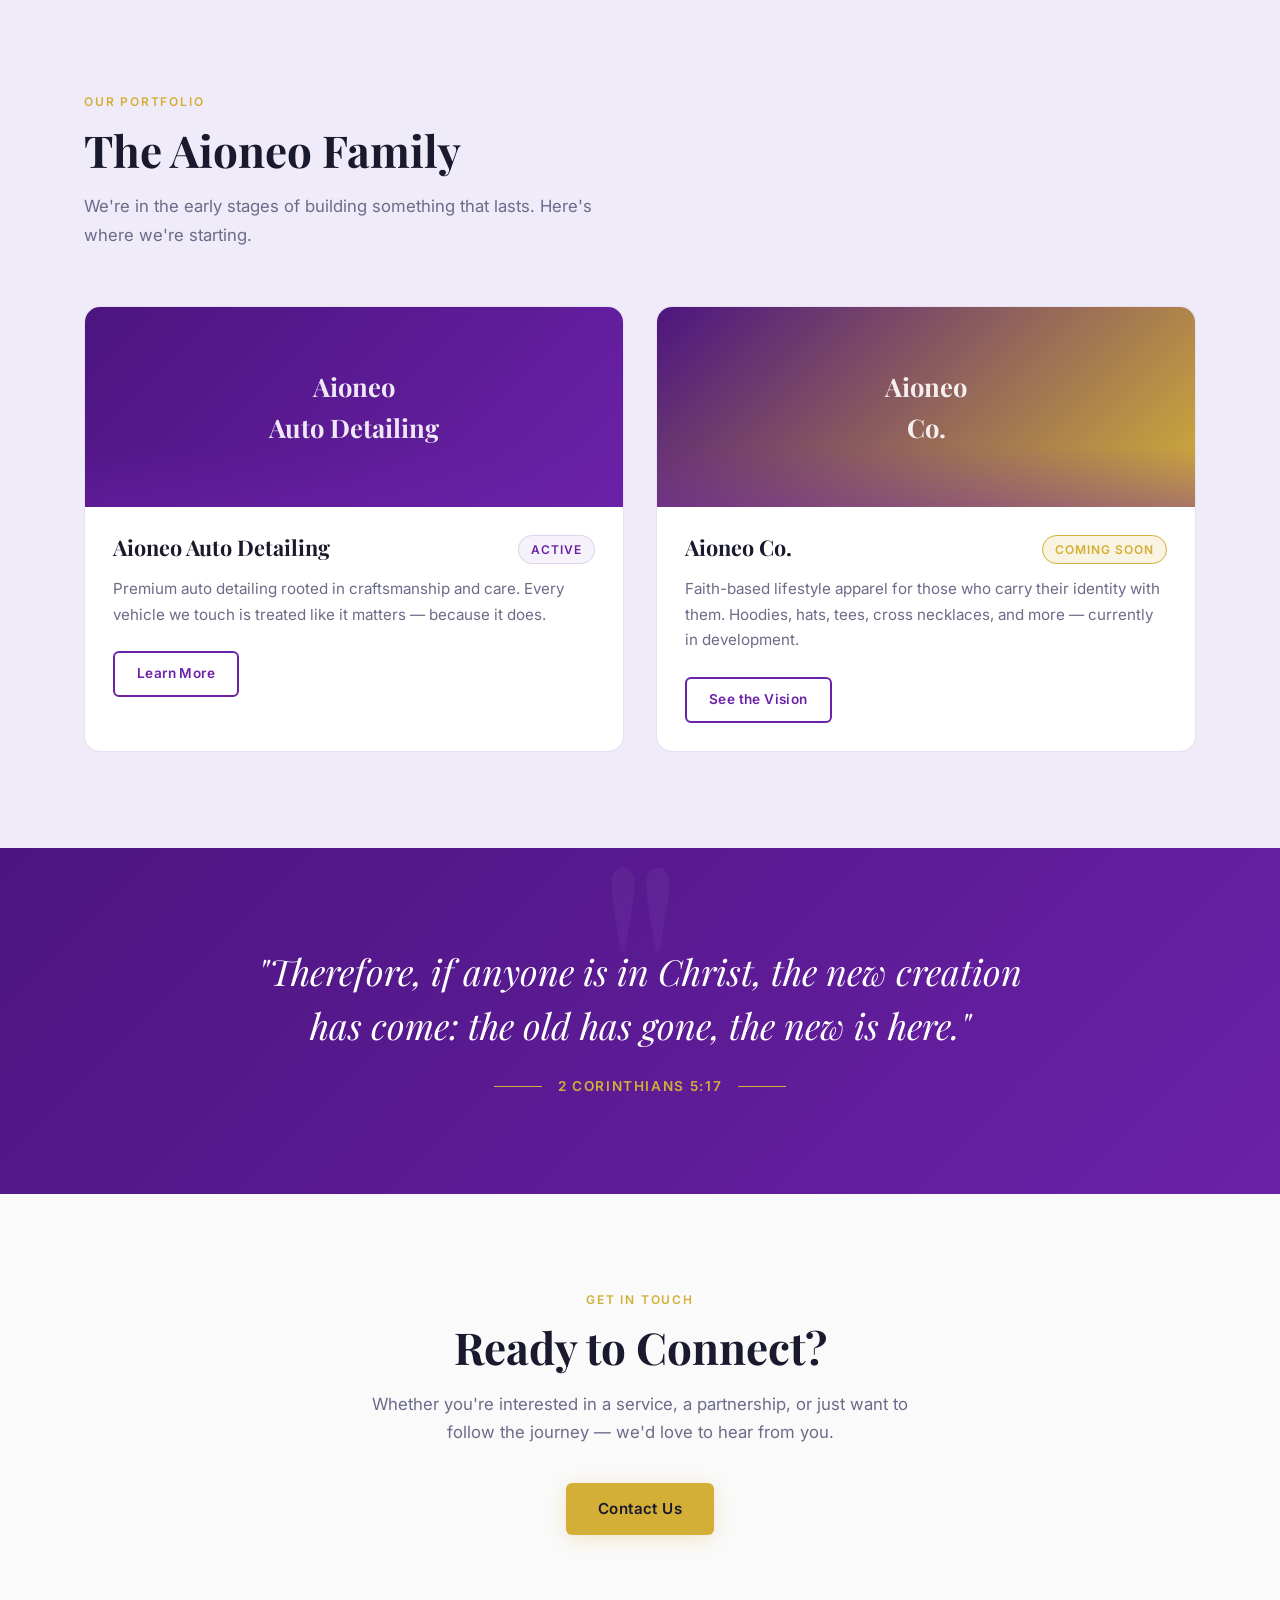
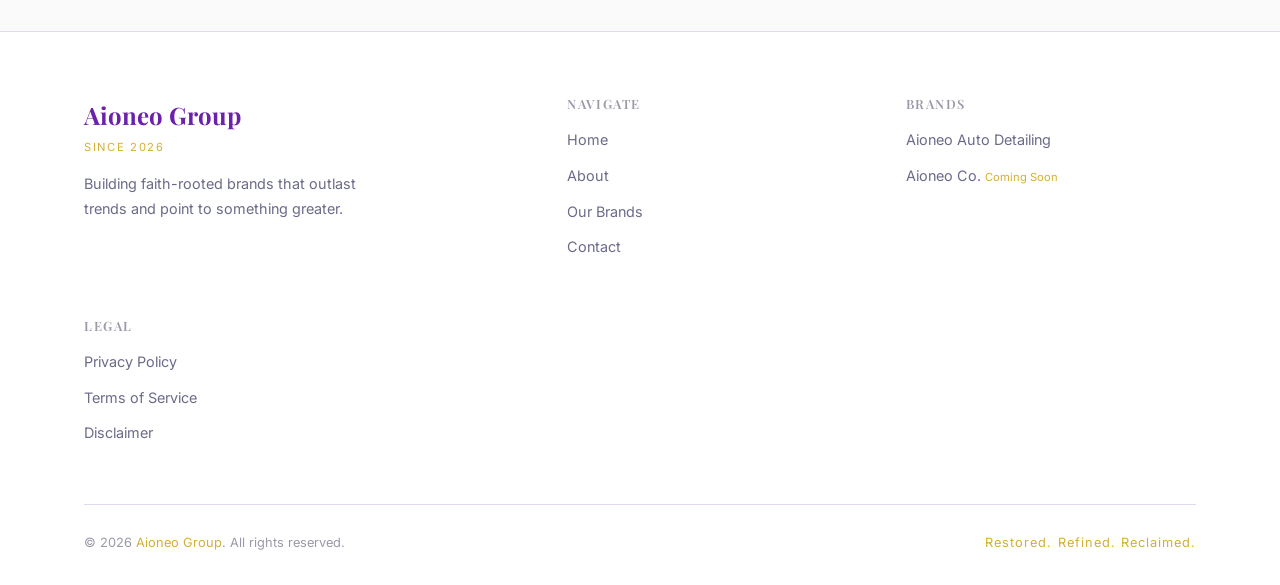
==== commit 19b72fe4: "Rebrand: Aioneo Group — rename, email unification, dark hero CSS" ====
--- a/index.html
+++ b/index.html
@@ -3,8 +3,8 @@
 <head>
   <meta charset="UTF-8" />
   <meta name="viewport" content="width=device-width, initial-scale=1.0" />
-  <title>Reclaimed Group LLC — Restored. Refined. Reclaimed.</title>
-  <meta name="description" content="Reclaimed Group LLC is a faith-based holding company building brands rooted in purpose, identity, and excellence." />
+  <title>Aioneo Group — Restored. Refined. Reclaimed.</title>
+  <meta name="description" content="Aioneo Group is a faith-based holding company building brands rooted in purpose, identity, and excellence." />
   <link rel="stylesheet" href="css/styles.css" />
 </head>
 <body>
@@ -12,29 +12,20 @@
   <!-- Navigation -->
   <nav class="nav">
     <div class="container nav-inner">
-      <a href="index.html" class="nav-logo" aria-label="Reclaimed Group Home">
-        <span class="nav-logo-main">Reclaimed Group</span>
-        <span class="nav-logo-sub">LLC</span>
+      <a href="index.html" class="nav-logo" aria-label="Aioneo Group Home">
+        <span class="nav-logo-main">Aioneo Group</span>
+        <span class="nav-logo-sub">Since 2026</span>
       </a>
-
       <ul class="nav-links" id="navLinks">
         <li><a href="index.html">Home</a></li>
         <li><a href="about.html">About</a></li>
         <li><a href="brands.html">Our Brands</a></li>
         <li><a href="contact.html">Contact</a></li>
       </ul>
-
       <div class="nav-actions">
         <button class="theme-toggle" id="themeToggle" aria-label="Toggle theme">
-          <svg class="icon-moon" width="18" height="18" fill="none" viewBox="0 0 24 24" stroke="currentColor" stroke-width="2">
-            <path d="M21 12.79A9 9 0 1111.21 3a7 7 0 109.79 9.79z"/>
-          </svg>
-          <svg class="icon-sun" width="18" height="18" fill="none" viewBox="0 0 24 24" stroke="currentColor" stroke-width="2">
-            <circle cx="12" cy="12" r="5"/><line x1="12" y1="1" x2="12" y2="3"/><line x1="12" y1="21" x2="12" y2="23"/>
-            <line x1="4.22" y1="4.22" x2="5.64" y2="5.64"/><line x1="18.36" y1="18.36" x2="19.78" y2="19.78"/>
-            <line x1="1" y1="12" x2="3" y2="12"/><line x1="21" y1="12" x2="23" y2="12"/>
-            <line x1="4.22" y1="19.78" x2="5.64" y2="18.36"/><line x1="18.36" y1="5.64" x2="19.78" y2="4.22"/>
-          </svg>
+          <svg class="icon-moon" width="18" height="18" fill="none" viewBox="0 0 24 24" stroke="currentColor" stroke-width="2"><path d="M21 12.79A9 9 0 1111.21 3a7 7 0 109.79 9.79z"/></svg>
+          <svg class="icon-sun" width="18" height="18" fill="none" viewBox="0 0 24 24" stroke="currentColor" stroke-width="2"><circle cx="12" cy="12" r="5"/><line x1="12" y1="1" x2="12" y2="3"/><line x1="12" y1="21" x2="12" y2="23"/><line x1="4.22" y1="4.22" x2="5.64" y2="5.64"/><line x1="18.36" y1="18.36" x2="19.78" y2="19.78"/><line x1="1" y1="12" x2="3" y2="12"/><line x1="21" y1="12" x2="23" y2="12"/><line x1="4.22" y1="19.78" x2="5.64" y2="18.36"/><line x1="18.36" y1="5.64" x2="19.78" y2="4.22"/></svg>
         </button>
         <button class="nav-hamburger" id="hamburger" aria-label="Open menu" aria-expanded="false">
           <span></span><span></span><span></span>
@@ -49,7 +40,7 @@
       <div class="hero-content">
         <div class="hero-eyebrow">
           <div class="hero-eyebrow-line"></div>
-          <span>Reclaimed Group LLC</span>
+          <span>Aioneo Group</span>
         </div>
         <h1>Restored.<br /><em>Refined.</em><br />Reclaimed.</h1>
         <p class="hero-sub">
@@ -78,35 +69,25 @@
         <span class="section-label" data-reveal>Our Foundation</span>
         <h2 class="section-title" data-reveal>Built on Something Bigger</h2>
         <p class="section-sub" style="margin:0 auto;" data-reveal>
-          Every brand under Reclaimed Group is grounded in the same three principles
+          Every brand under Aioneo Group is grounded in the same three principles
           that define who we are and how we build.
         </p>
       </div>
-
       <div class="mission-grid">
         <div class="mission-card" data-reveal>
           <div class="mission-icon">✝</div>
           <h3>Faith</h3>
-          <p>
-            Everything we build starts with purpose beyond profit. Our brands reflect
-            values rooted in scripture — redemption, restoration, and grace.
-          </p>
+          <p>Everything we build starts with purpose beyond profit. Our brands reflect values rooted in scripture — redemption, restoration, and grace.</p>
         </div>
         <div class="mission-card" data-reveal>
           <div class="mission-icon">◆</div>
           <h3>Excellence</h3>
-          <p>
-            We don't cut corners. From service to product, we hold ourselves to a
-            standard that honors the work and the people we serve.
-          </p>
+          <p>We don't cut corners. From service to product, we hold ourselves to a standard that honors the work and the people we serve.</p>
         </div>
         <div class="mission-card" data-reveal>
           <div class="mission-icon">◯</div>
           <h3>Community</h3>
-          <p>
-            We're not just building businesses — we're building belonging.
-            Every brand we launch is meant to bring people together around something real.
-          </p>
+          <p>We're not just building businesses — we're building belonging. Every brand we launch is meant to bring people together around something real.</p>
         </div>
       </div>
     </div>
@@ -116,50 +97,33 @@
   <section class="section section-alt">
     <div class="container">
       <span class="section-label" data-reveal>Our Portfolio</span>
-      <h2 class="section-title" data-reveal>The Reclaimed Family</h2>
-      <p class="section-sub" data-reveal>
-        We're in the early stages of building something that lasts.
-        Here's where we're starting.
-      </p>
-
+      <h2 class="section-title" data-reveal>The Aioneo Family</h2>
+      <p class="section-sub" data-reveal>We're in the early stages of building something that lasts. Here's where we're starting.</p>
       <div class="brands-grid">
-        <!-- Reclaimed Auto Detailing -->
         <div class="brand-card" data-reveal>
           <div class="brand-card-image">
-            <div class="brand-card-logo">Reclaimed<br/>Auto Detailers</div>
+            <div class="brand-card-logo">Aioneo<br/>Auto Detailing</div>
           </div>
           <div class="brand-card-body">
             <div class="brand-card-header">
-              <h3>Reclaimed Auto Detailing</h3>
+              <h3>Aioneo Auto Detailing</h3>
               <span class="tag tag-purple">Active</span>
             </div>
-            <p>
-              Premium auto detailing rooted in craftsmanship and care.
-              Every vehicle we touch is treated like it matters — because it does.
-            </p>
-            <a href="brands.html" class="btn btn-outline" style="padding:10px 22px; font-size:0.85rem;">
-              Learn More
-            </a>
+            <p>Premium auto detailing rooted in craftsmanship and care. Every vehicle we touch is treated like it matters — because it does.</p>
+            <a href="brands.html" class="btn btn-outline" style="padding:10px 22px; font-size:0.85rem;">Learn More</a>
           </div>
         </div>
-
-        <!-- Reclaimed Shopping -->
         <div class="brand-card" data-reveal>
           <div class="brand-card-image" style="background: linear-gradient(135deg, #4C1580, #D4AF37);">
-            <div class="brand-card-logo">Reclaimed<br/>Shopping</div>
+            <div class="brand-card-logo">Aioneo<br/>Co.</div>
           </div>
           <div class="brand-card-body">
             <div class="brand-card-header">
-              <h3>Reclaimed Shopping</h3>
+              <h3>Aioneo Co.</h3>
               <span class="tag tag-coming-soon">Coming Soon</span>
             </div>
-            <p>
-              Faith-based lifestyle apparel for those who carry their identity with them.
-              Hoodies, hats, tees, cross necklaces, and more — currently in development.
-            </p>
-            <a href="brands.html" class="btn btn-outline" style="padding:10px 22px; font-size:0.85rem;">
-              See the Vision
-            </a>
+            <p>Faith-based lifestyle apparel for those who carry their identity with them. Hoodies, hats, tees, cross necklaces, and more — currently in development.</p>
+            <a href="brands.html" class="btn btn-outline" style="padding:10px 22px; font-size:0.85rem;">See the Vision</a>
           </div>
         </div>
       </div>
@@ -169,10 +133,7 @@
   <!-- Scripture Quote -->
   <section class="quote-section">
     <div class="container">
-      <p class="quote-text">
-        "Therefore, if anyone is in Christ, the new creation has come:
-        the old has gone, the new is here."
-      </p>
+      <p class="quote-text">"Therefore, if anyone is in Christ, the new creation has come: the old has gone, the new is here."</p>
       <div class="quote-accent">
         <div class="quote-accent-line"></div>
         <span class="quote-ref">2 Corinthians 5:17</span>
@@ -181,18 +142,13 @@
     </div>
   </section>
 
-  <!-- CTA Strip -->
+  <!-- CTA -->
   <section class="section">
     <div class="container" style="text-align:center;">
       <span class="section-label" data-reveal>Get in Touch</span>
       <h2 class="section-title" data-reveal>Ready to Connect?</h2>
-      <p class="section-sub" style="margin:0 auto 36px;" data-reveal>
-        Whether you're interested in a service, a partnership, or just want to follow the journey —
-        we'd love to hear from you.
-      </p>
-      <div data-reveal>
-        <a href="contact.html" class="btn btn-gold">Contact Us</a>
-      </div>
+      <p class="section-sub" style="margin:0 auto 36px;" data-reveal>Whether you're interested in a service, a partnership, or just want to follow the journey — we'd love to hear from you.</p>
+      <div data-reveal><a href="contact.html" class="btn btn-gold">Contact Us</a></div>
     </div>
   </section>
 
@@ -201,12 +157,9 @@
     <div class="container">
       <div class="footer-grid">
         <div>
-          <div class="footer-brand-name">Reclaimed Group</div>
-          <div class="footer-brand-sub">LLC</div>
-          <p class="footer-tagline">
-            Building faith-rooted brands that outlast trends
-            and point to something greater.
-          </p>
+          <div class="footer-brand-name">Aioneo Group</div>
+          <div class="footer-brand-sub">Since 2026</div>
+          <p class="footer-tagline">Building faith-rooted brands that outlast trends and point to something greater.</p>
         </div>
         <div class="footer-col">
           <h4>Navigate</h4>
@@ -220,8 +173,8 @@
         <div class="footer-col">
           <h4>Brands</h4>
           <ul>
-            <li><a href="brands.html">Reclaimed Auto Detailing</a></li>
-            <li><a href="brands.html">Reclaimed Shopping <span style="font-size:0.7rem;color:var(--accent)">Coming Soon</span></a></li>
+            <li><a href="brands.html">Aioneo Auto Detailing</a></li>
+            <li><a href="brands.html">Aioneo Co. <span style="font-size:0.7rem;color:var(--accent)">Coming Soon</span></a></li>
           </ul>
         </div>
         <div class="footer-col">
@@ -234,7 +187,7 @@
         </div>
       </div>
       <div class="footer-bottom">
-        <p>&copy; 2026 <a href="index.html">Reclaimed Group LLC</a>. All rights reserved.</p>
+        <p>&copy; 2026 <a href="index.html">Aioneo Group</a>. All rights reserved.</p>
         <p style="color:var(--accent); font-size:0.8rem; letter-spacing:0.08em;">Restored. Refined. Reclaimed.</p>
       </div>
     </div>
@@ -242,4 +195,4 @@
 
   <script src="js/main.js"></script>
 </body>
-</html>
+</html>
